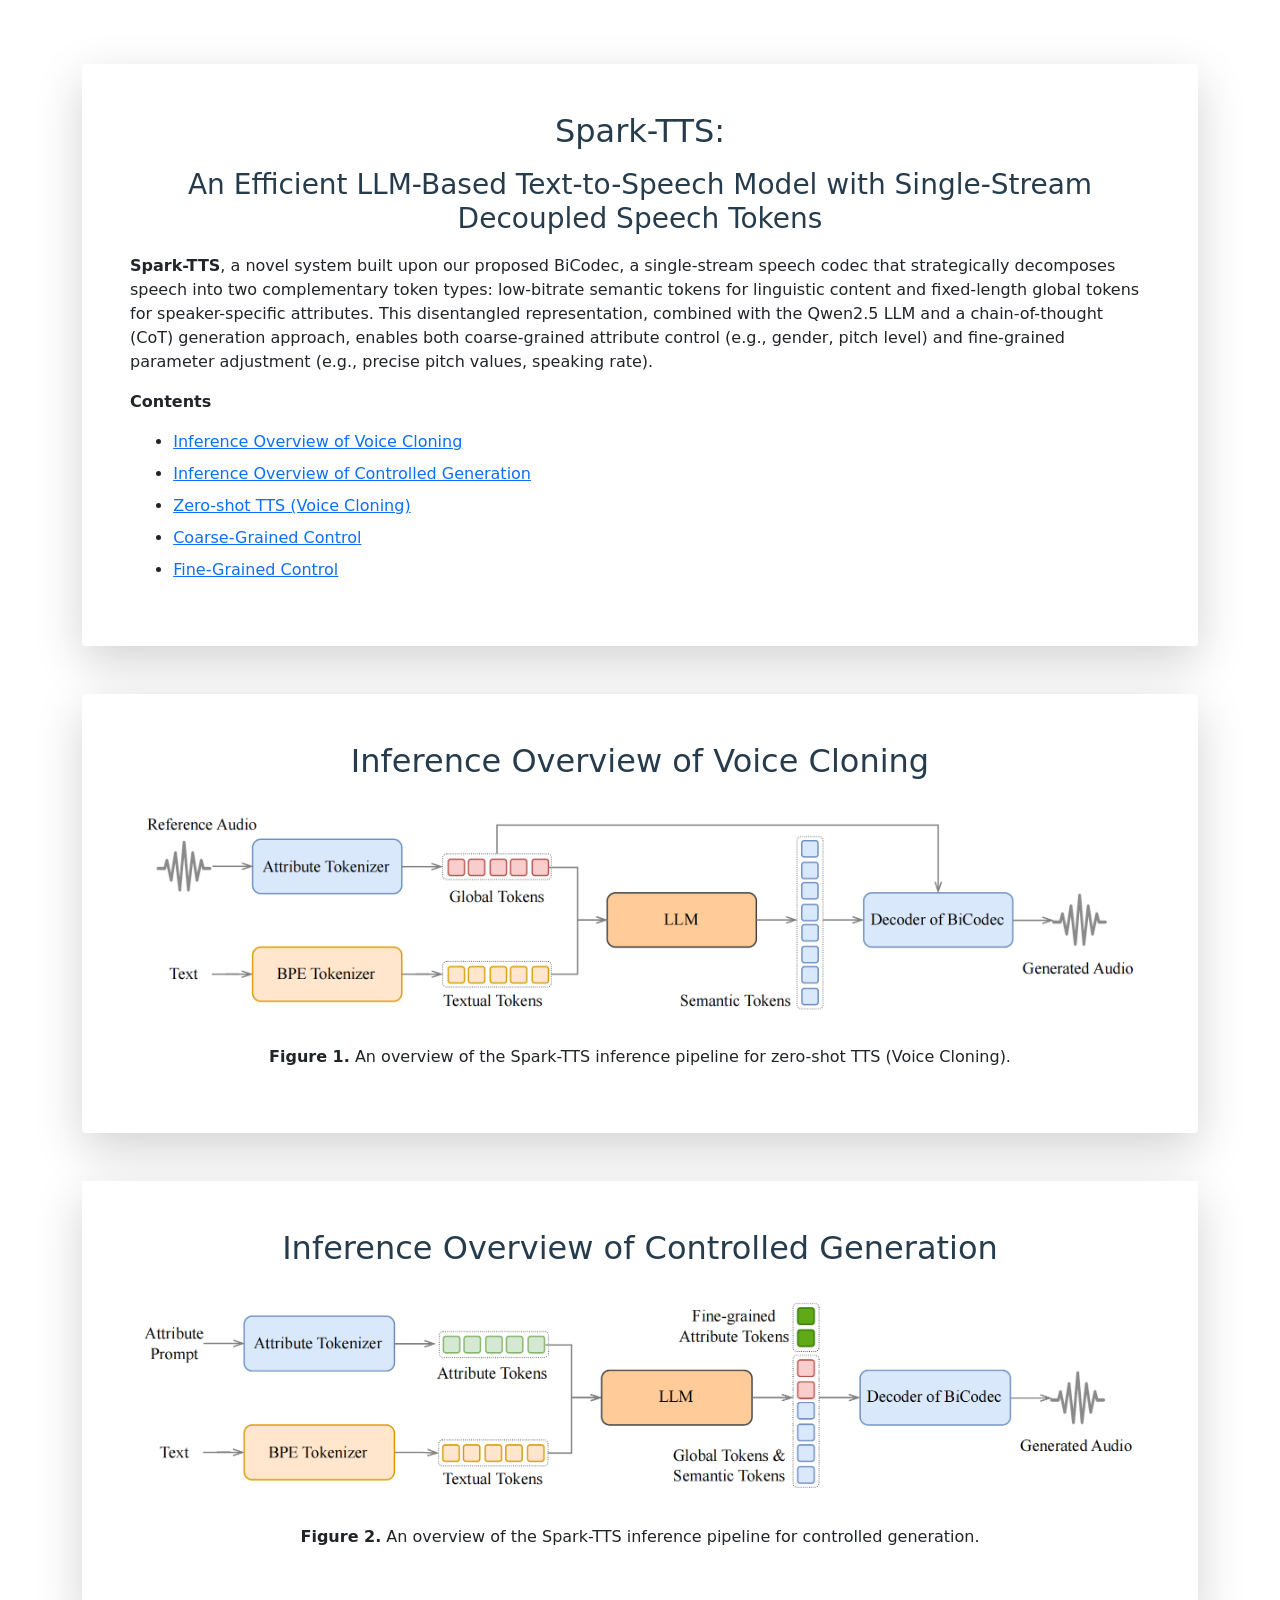
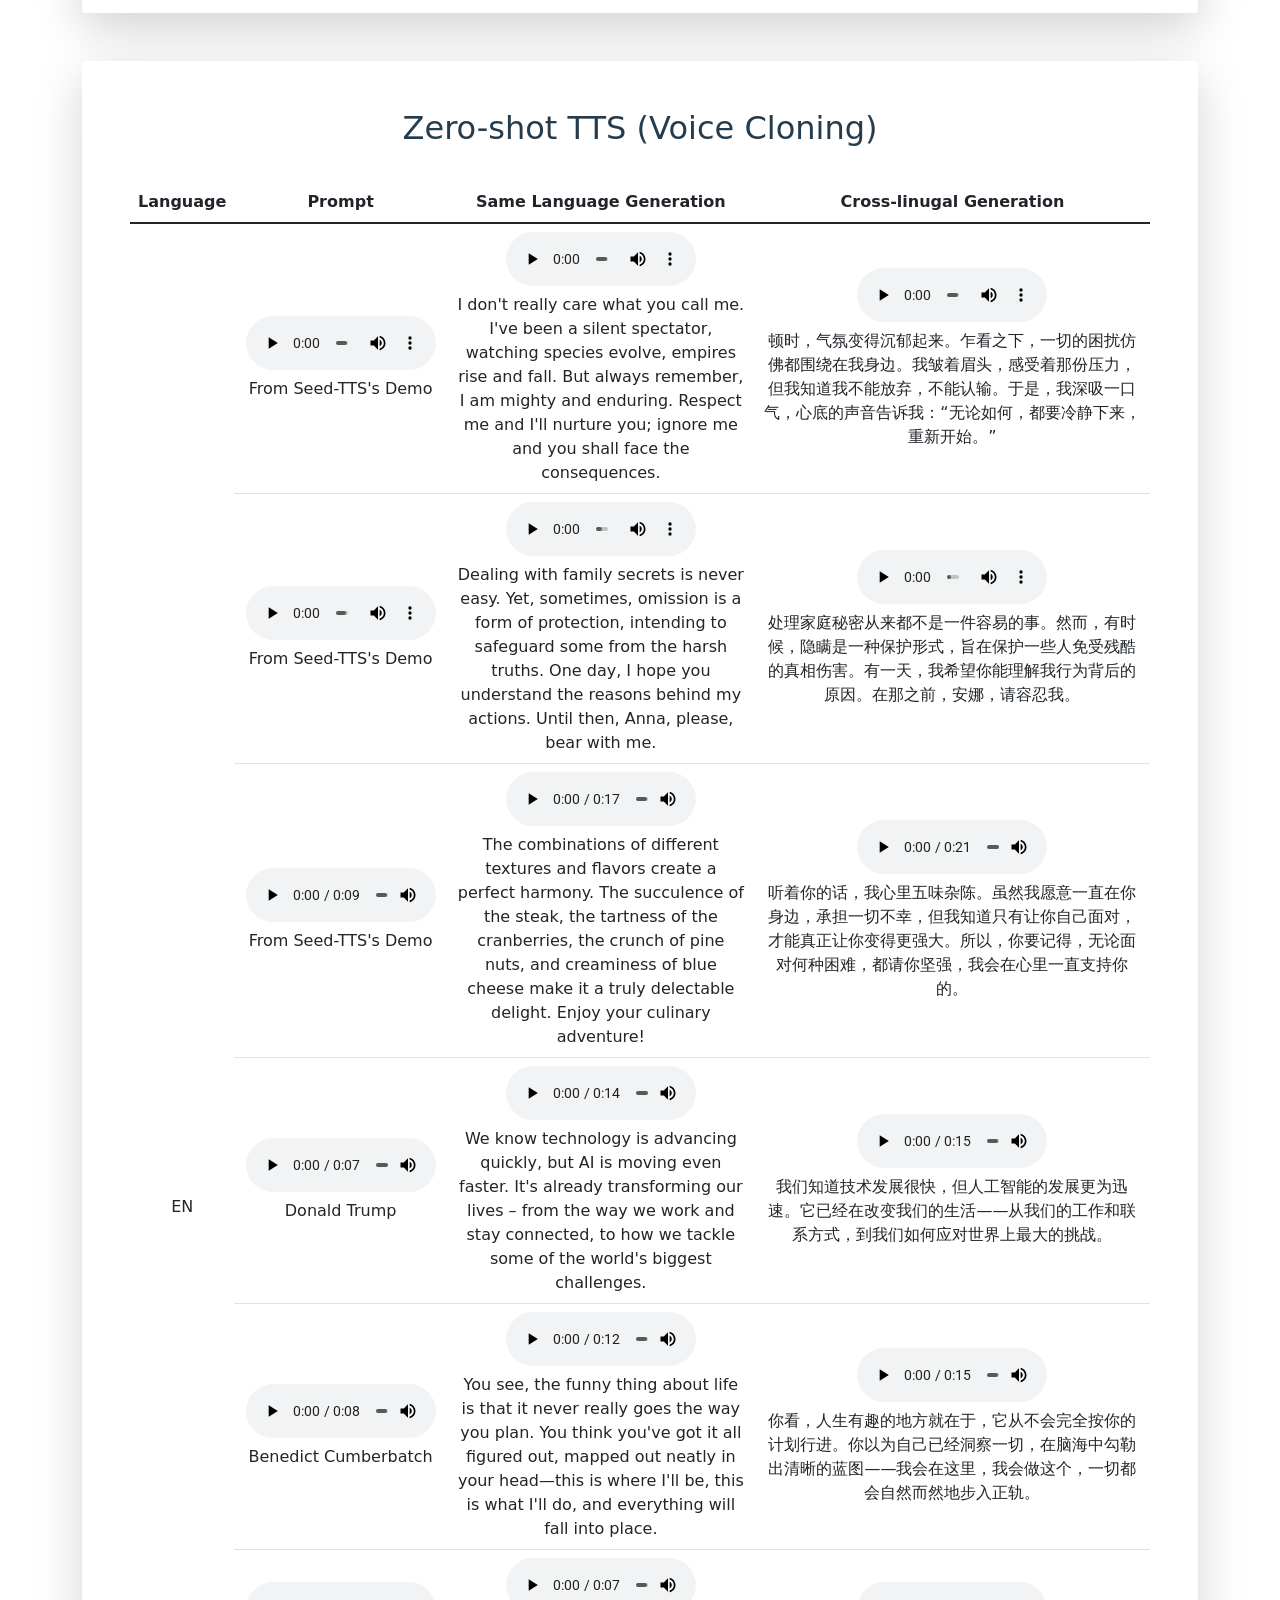
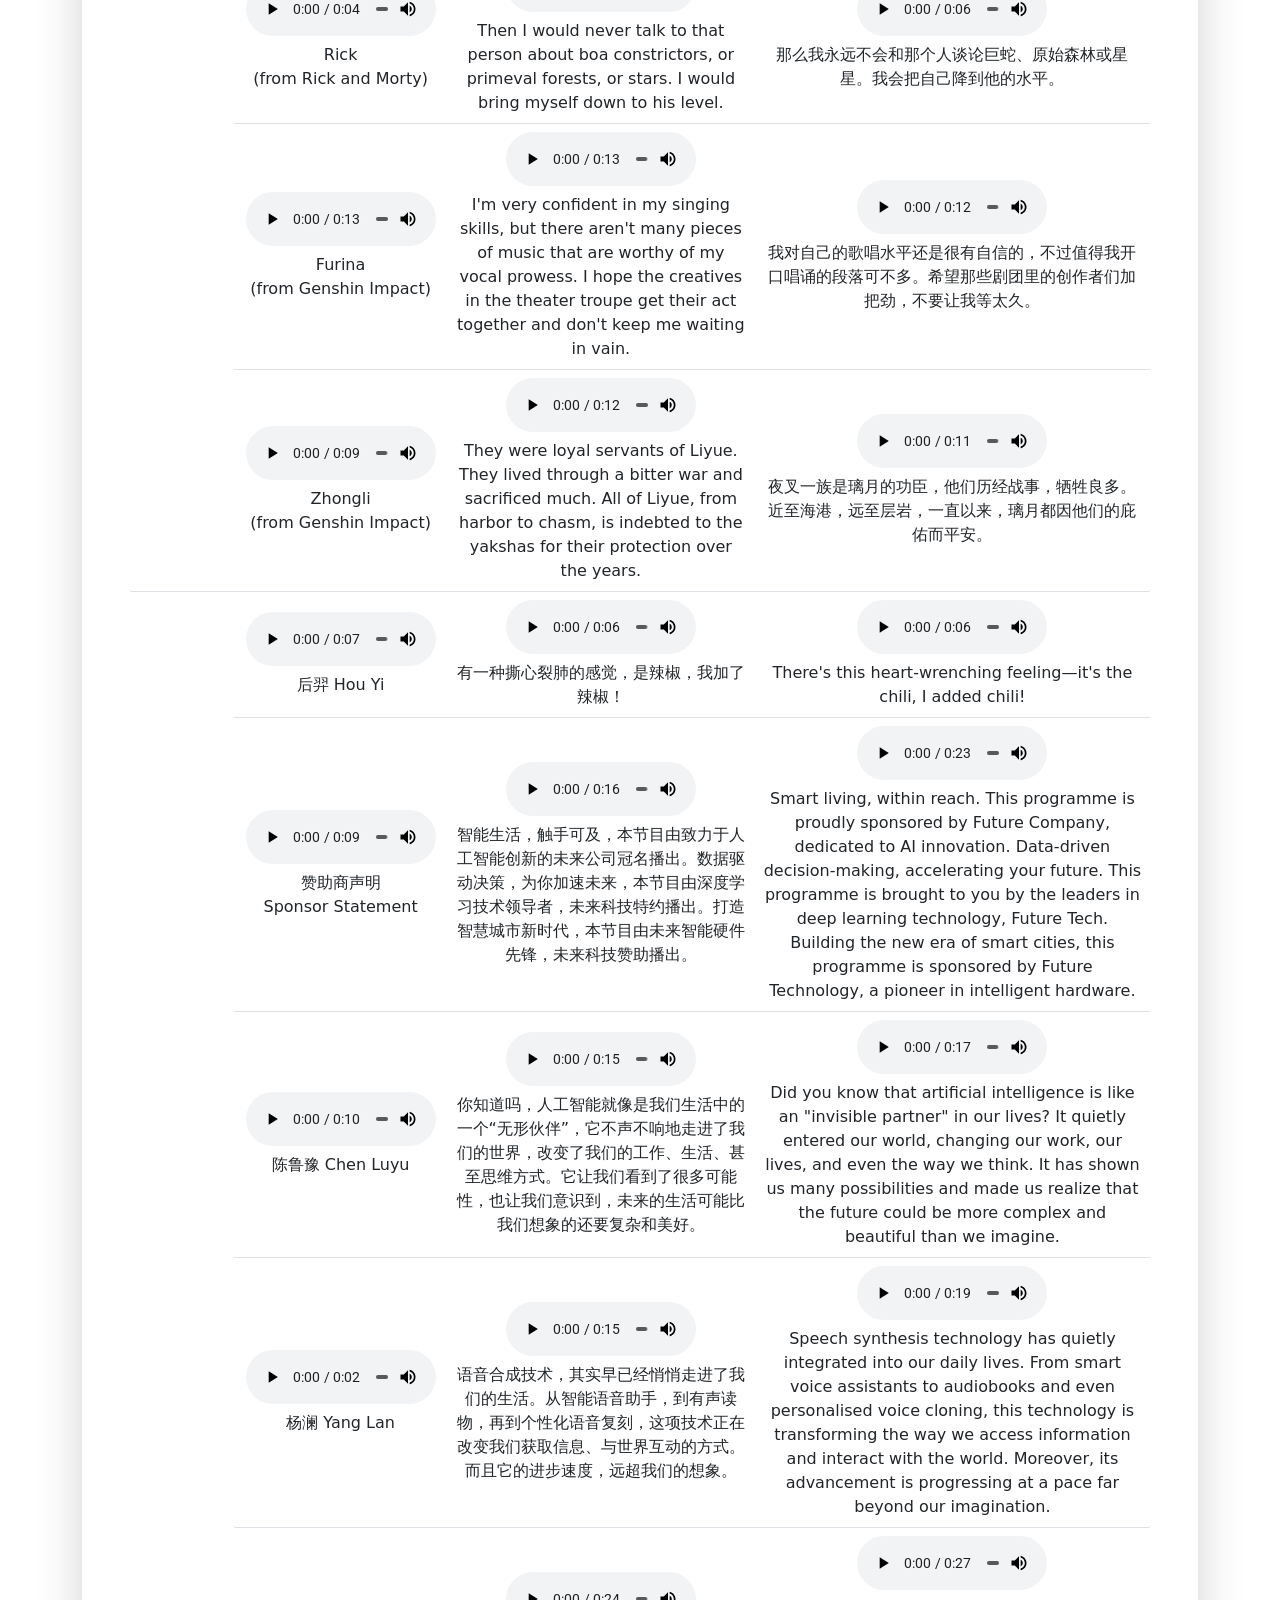
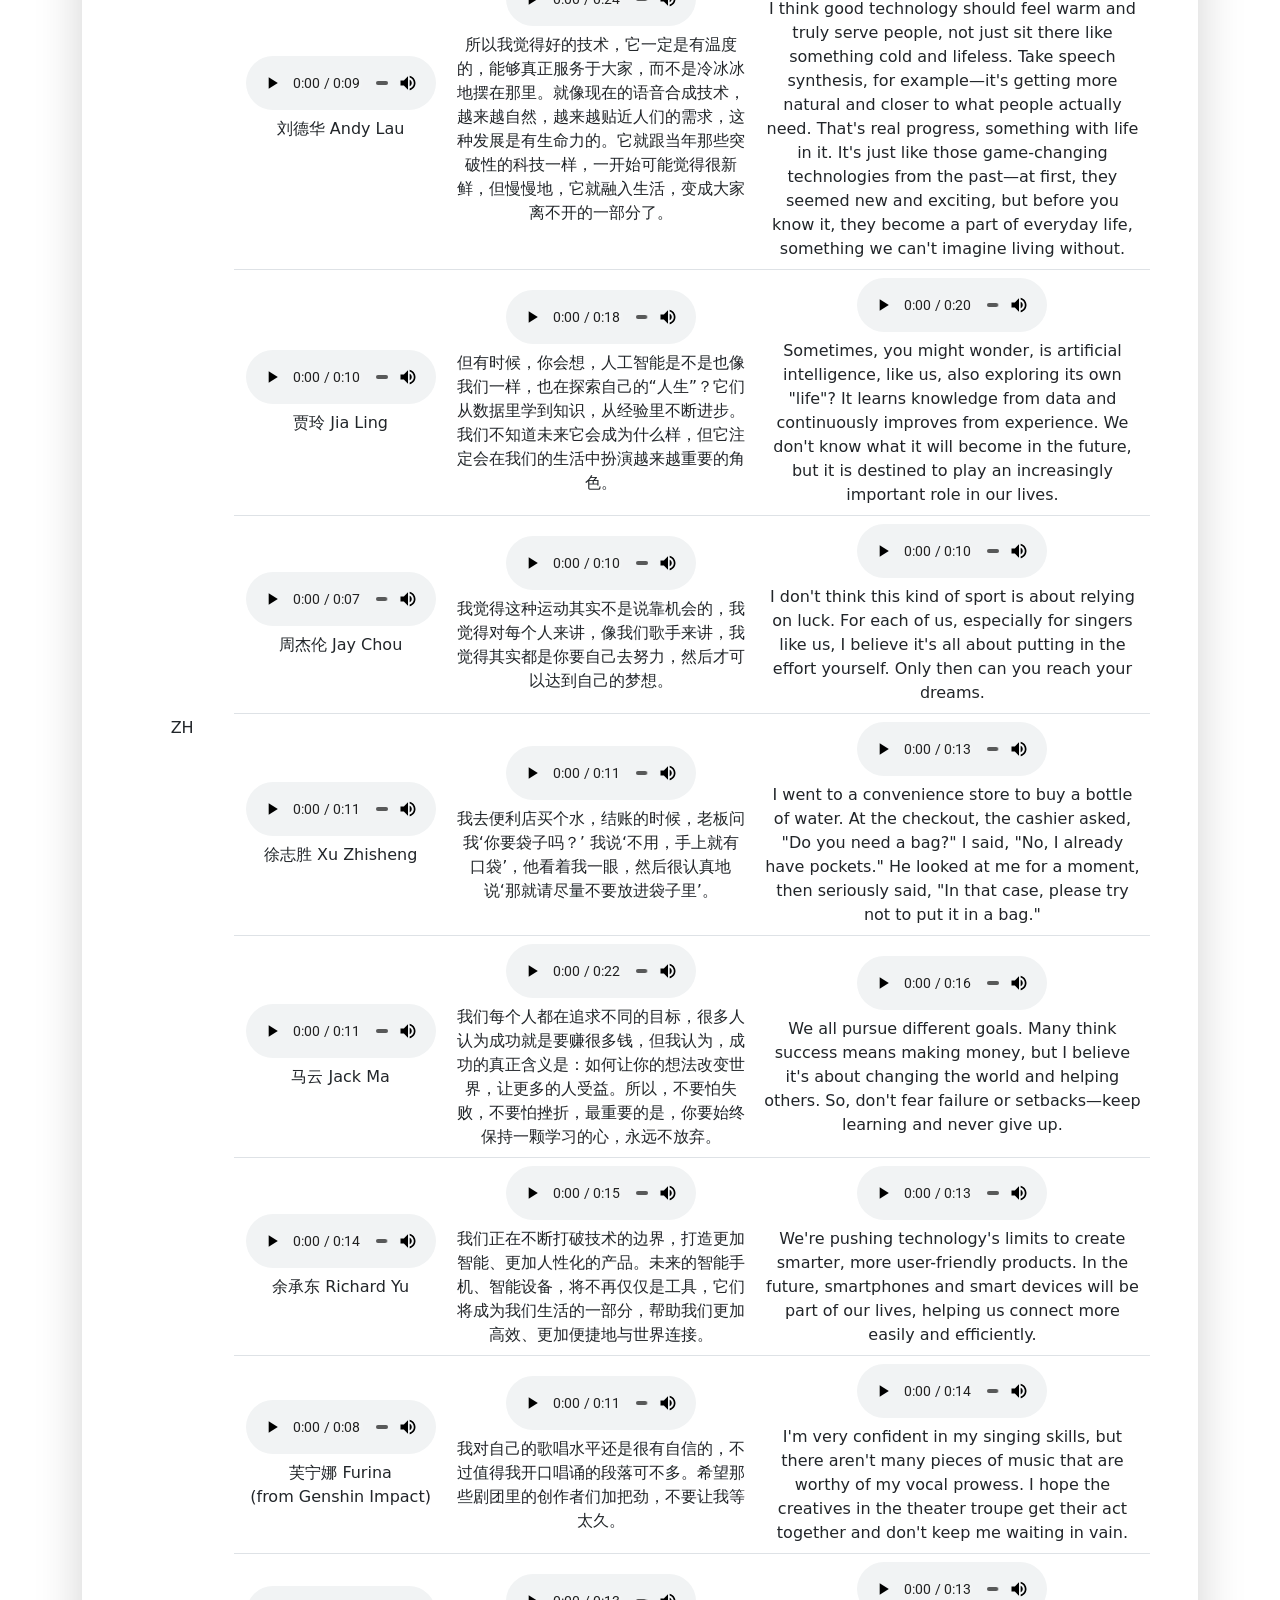
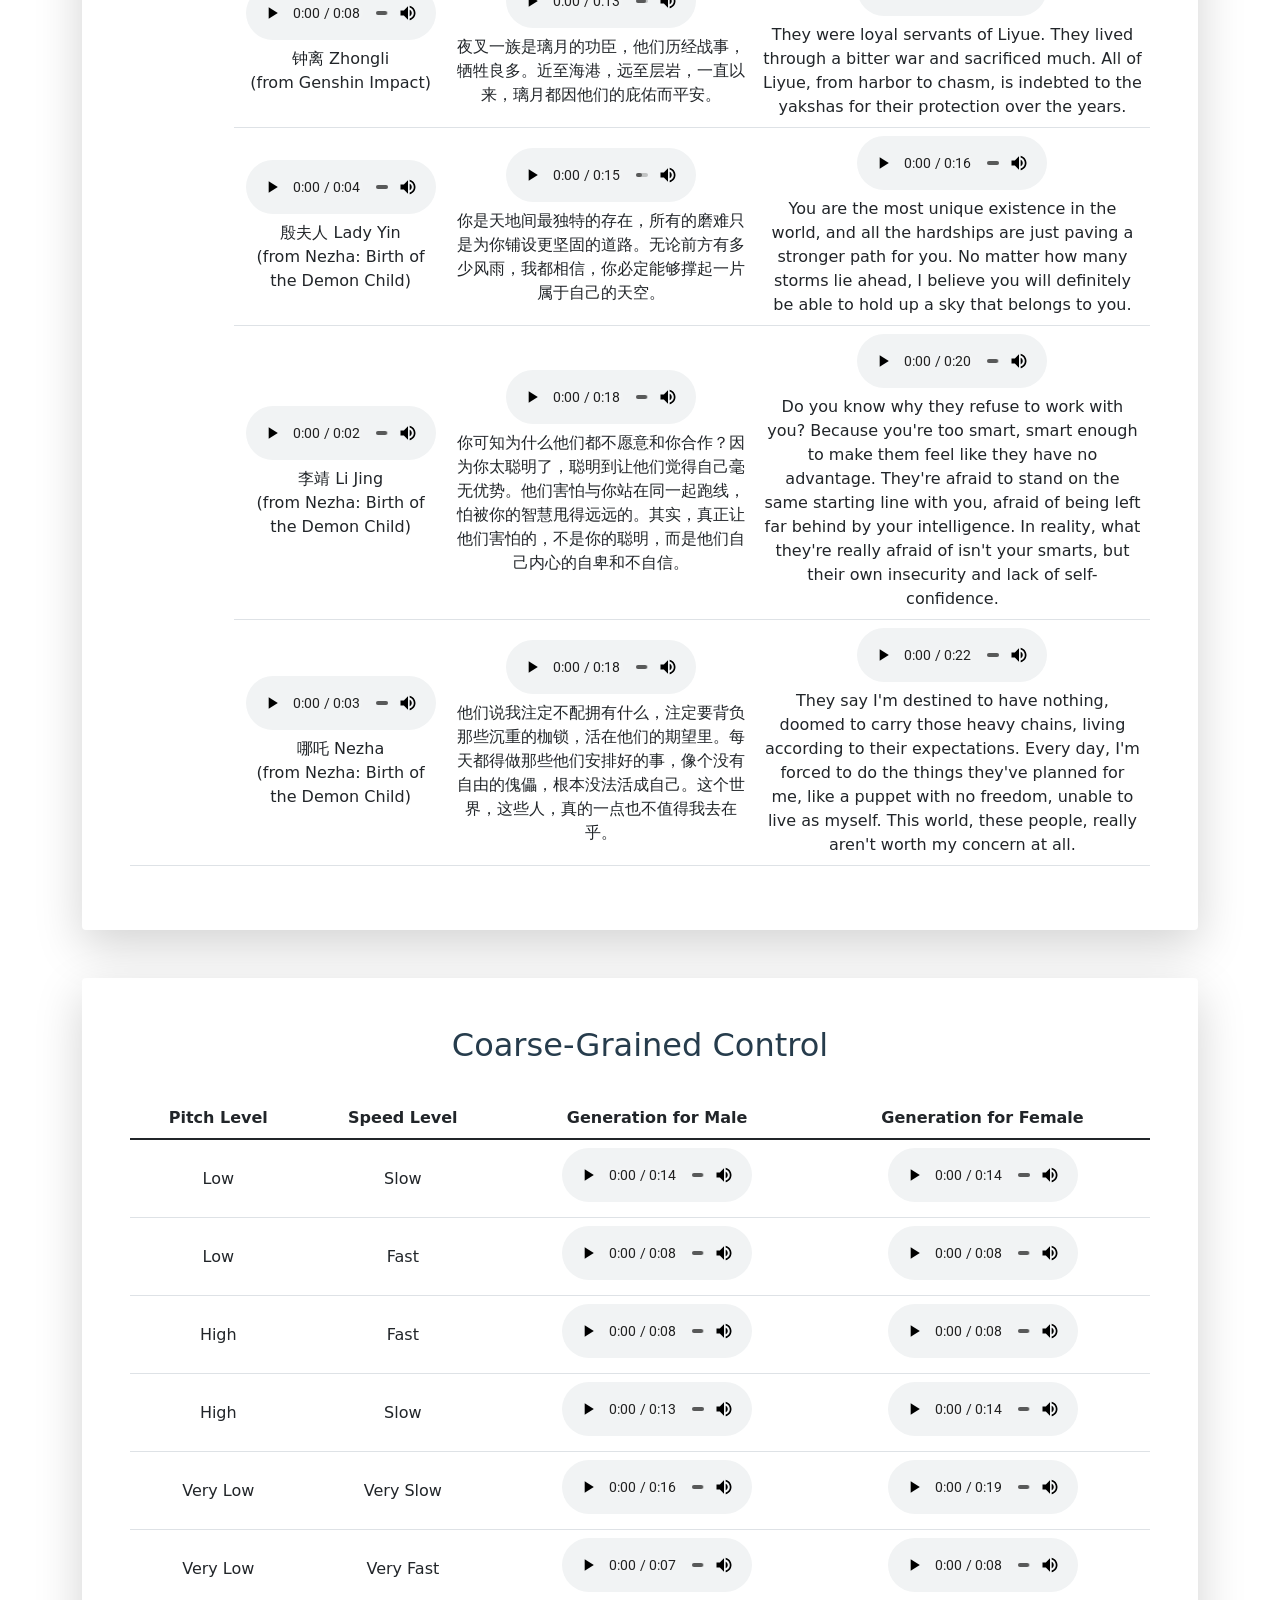
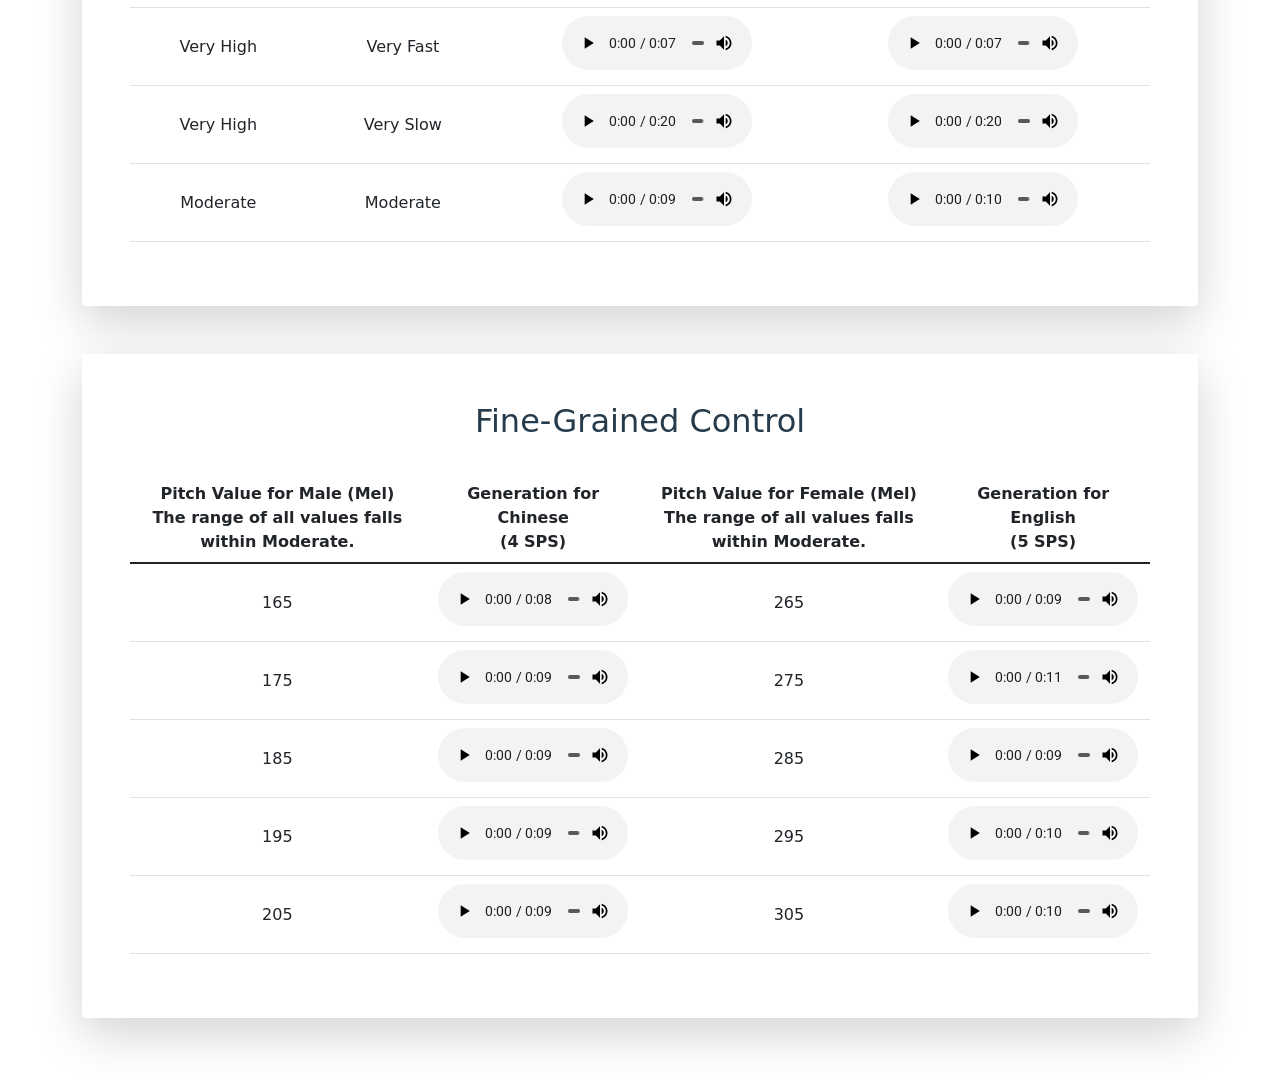
==== spark-tts/index.html @ 89d46bfa "init" ====
<!DOCTYPE html>
<html>

<head>
	<meta charset="utf-8">
	<meta name="generator" content="Hugo 0.88.1" />
	<meta name="viewport" content="width=device-width, initial-scale=1">
	<link href="https://fonts.googleapis.com/css?family=Roboto:300,400,700" rel="stylesheet" type="text/css">
	<link rel="stylesheet" href=""https://cdnjs.cloudflare.com/ajax/libs/highlight.js/8.4/styles/github.min.css">
	<link rel="stylesheet" href="css/custom.css">
	<link rel="stylesheet" href="css/normalize.css">

	<title>Spark-TTS</title>
	<link href="css/bootstrap.min.css" rel="stylesheet">

</head>


<body data-new-gr-c-s-check-loaded="14.1091.0" data-gr-ext-installed="">

<div class="container" >
<header role="banner">
</header>
<main role="main">
<article itemscope itemtype="https://schema.org/BlogPosting">

<div class="container pt-5 mt-5 shadow-lg p-5 mb-5 bg-white rounded">
	<div class="text-center">
	<h2>Spark-TTS: </h2>
      <h3>An Efficient LLM-Based Text-to-Speech Model with Single-Stream Decoupled Speech Tokens</h3>
      <!-- [<a href="https://arxiv.org/abs/2406.02430">Paper</a>] -->
		<!-- [<a href="https://arxiv.org/abs/2303.03926">Paper</a>] -->
		<!-- [<a href="https://arxiv.org/abs/2306.02982">Paper</a>] -->

        <!-- <p class="fst-italic mb-0">
        	<br>
          Spark-TTS
      <p></p>
        </p>
        <p><b>SparkAudio</b></p> -->
	</div>

	<p>
		<strong>Spark-TTS</strong>, a novel system built upon our proposed BiCodec, a single-stream speech codec that strategically decomposes speech into two complementary token types: low-bitrate semantic tokens for linguistic content and fixed-length global tokens for speaker-specific attributes. This disentangled representation, combined with the Qwen2.5 LLM and a chain-of-thought (CoT) generation approach, enables both coarse-grained attribute control (e.g., gender, pitch level) and fine-grained parameter adjustment (e.g., precise pitch values, speaking rate).
	</p>

	<p>
	<b>Contents</b>
      <ul>
		<li><a href="#zero-shot-inference">Inference Overview of Voice Cloning</a></li>
		<li><a href="#controlled-generation-inference">Inference Overview of Controlled Generation</a></li>
        <li><a href="#zero-shot-TTS-samples">Zero-shot TTS (Voice Cloning)</a></li>
        <li><a href="#coarse-grained_control">Coarse-Grained Control</a></li>
		<li><a href="#fine-grained_control">Fine-Grained Control</a></li>
        
      </ul>
	</p>

	
</div>


<div class="container pt-5 mt-5 shadow-lg p-5 mb-5 bg-white rounded">		
	<h2 id="zero-shot-inference" style="text-align: center;">Inference Overview of Voice Cloning</h2>
	<body>
	<p style="text-align: center;">
		<img src="figures/infer_voice_cloning.png" height="400" width="1000">
	</p>
	</body>
		<p style="text-align: center;" >
			<b>Figure 1.</b> An overview of the Spark-TTS inference pipeline for zero-shot TTS (Voice Cloning).
		</p>
</div>


<div class="container pt-5 mt-5 shadow-lg p-5 mb-5 bg-white rounded">		
	<h2 id="controlled-generation-inference" style="text-align: center;">Inference Overview of Controlled Generation</h2>
	<body>
	<p style="text-align: center;">
		<img src="figures/infer_control.png" height="400" width="1000">
	</p>
	</body>
		<p style="text-align: center;" >
			<b>Figure 2.</b> An overview of the Spark-TTS inference pipeline for controlled generation.
		</p>
</div>




<div class="container pt-5 mt-5 shadow-lg p-5 mb-5 bg-white rounded">
	<h2 id="zero-shot-TTS-samples" style="text-align: center;">Zero-shot TTS (Voice Cloning)</h2>
		<div class="table-responsive pt-3">
			<table class="table table-hover pt-2">
				<thead>
				<tr>
				<th style="vertical-align : middle;text-align: center">Language </th>
				<th style="vertical-align : middle;text-align: center">Prompt </th>
				<th style="vertical-align : middle;text-align: center">Same Language Generation</th>
				<th style="vertical-align : middle;text-align: center">Cross-linugal Generation</th>
				</tr>
				</thead>
				<tbody>
					<tr>
						<td style="vertical-align : middle;text-align:center;" rowspan="8">EN</td>
						<td style="vertical-align : middle;text-align:center;"><audio controls="controls" style="width: 190px;"><source src="audios/zero-shot/seedtts-01/seedtts-01_promptvn.wav" autoplay/>Your browser does not support the audio element.</audio><br>From Seed-TTS's Demo</td>
						<td style="vertical-align : middle;text-align:center;"><audio controls="controls" style="width: 190px;"><source src="audios/zero-shot/seedtts-01/seedtts-01_en.wav" autoplay/>Your browser does not support the audio element.</audio><br>I don't really care what you call me. I've been a silent spectator, watching species evolve, empires rise and fall. But always remember, I am mighty and enduring. Respect me and I'll nurture you; ignore me and you shall face the consequences.</td>
						<td style="vertical-align : middle;text-align:center;"><audio controls="controls" style="width: 190px;"><source src="audios/zero-shot/seedtts-01/seedtts-01_zh.wav" autoplay/>Your browser does not support the audio element.</audio><br>顿时，气氛变得沉郁起来。乍看之下，一切的困扰仿佛都围绕在我身边。我皱着眉头，感受着那份压力，但我知道我不能放弃，不能认输。于是，我深吸一口气，心底的声音告诉我：“无论如何，都要冷静下来，重新开始。”</td>
					</tr>
					<tr>
						<td style="vertical-align : middle;text-align:center;"><audio controls="controls" style="width: 190px;"><source src="audios/zero-shot/seedtts-02/seedtts-02_promptvn.wav" autoplay/>Your browser does not support the audio element.</audio><br>From Seed-TTS's Demo</td>
						<td style="vertical-align : middle;text-align:center;"><audio controls="controls" style="width: 190px;"><source src="audios/zero-shot/seedtts-02/seedtts-02_en.wav" autoplay/>Your browser does not support the audio element.</audio><br>Dealing with family secrets is never easy. Yet, sometimes, omission is a form of protection, intending to safeguard some from the harsh truths. One day, I hope you understand the reasons behind my actions. Until then, Anna, please, bear with me.</td>
						<td style="vertical-align : middle;text-align:center;"><audio controls="controls" style="width: 190px;"><source src="audios/zero-shot/seedtts-02/seedtts-02_zh.wav" autoplay/>Your browser does not support the audio element.</audio><br>处理家庭秘密从来都不是一件容易的事。然而，有时候，隐瞒是一种保护形式，旨在保护一些人免受残酷的真相伤害。有一天，我希望你能理解我行为背后的原因。在那之前，安娜，请容忍我。</td>
					</tr>
					<tr>
						<td style="vertical-align : middle;text-align:center;"><audio controls="controls" style="width: 190px;"><source src="audios/zero-shot/seedtts-03/seedtts-03_promptvn.wav" autoplay/>Your browser does not support the audio element.</audio><br>From Seed-TTS's Demo</td>
						<td style="vertical-align : middle;text-align:center;"><audio controls="controls" style="width: 190px;"><source src="audios/zero-shot/seedtts-03/seedtts-03_en.wav" autoplay/>Your browser does not support the audio element.</audio><br>The combinations of different textures and flavors create a perfect harmony. The succulence of the steak, the tartness of the cranberries, the crunch of pine nuts, and creaminess of blue cheese make it a truly delectable delight. Enjoy your culinary adventure!</td>
						<td style="vertical-align : middle;text-align:center;"><audio controls="controls" style="width: 190px;"><source src="audios/zero-shot/seedtts-03/seedtts-03_zh.wav" autoplay/>Your browser does not support the audio element.</audio><br>听着你的话，我心里五味杂陈。虽然我愿意一直在你身边，承担一切不幸，但我知道只有让你自己面对，才能真正让你变得更强大。所以，你要记得，无论面对何种困难，都请你坚强，我会在心里一直支持你的。</td>
					</tr>
					<tr>
						<td style="vertical-align : middle;text-align:center;"><audio controls="controls" style="width: 190px;"><source src="audios/zero-shot/trump/trump_promptvn.wav" autoplay/>Your browser does not support the audio element.</audio><br>Donald Trump</td>
						<td style="vertical-align : middle;text-align:center;"><audio controls="controls" style="width: 190px;"><source src="audios/zero-shot/trump/trump_en.wav" autoplay/>Your browser does not support the audio element.</audio><br>We know technology is advancing quickly, but AI is moving even faster. It's already transforming our lives – from the way we work and stay connected, to how we tackle some of the world's biggest challenges.</td>
						<td style="vertical-align : middle;text-align:center;"><audio controls="controls" style="width: 190px;"><source src="audios/zero-shot/trump/trump_zh.wav" autoplay/>Your browser does not support the audio element.</audio><br>我们知道技术发展很快，但人工智能的发展更为迅速。它已经在改变我们的生活——从我们的工作和联系方式，到我们如何应对世界上最大的挑战。</td>
					</tr>
					<tr>
						<td style="vertical-align : middle;text-align:center;"><audio controls="controls" style="width: 190px;"><source src="audios/zero-shot/Benedict_Cumberbatch/Ben_promptvn.wav" autoplay/>Your browser does not support the audio element.</audio><br>Benedict Cumberbatch</td>
						<td style="vertical-align : middle;text-align:center;"><audio controls="controls" style="width: 190px;"><source src="audios/zero-shot/Benedict_Cumberbatch/Ben_en.wav" autoplay/>Your browser does not support the audio element.</audio><br>You see, the funny thing about life is that it never really goes the way you plan. You think you've got it all figured out, mapped out neatly in your head—this is where I'll be, this is what I'll do, and everything will fall into place. </td>
						<td style="vertical-align : middle;text-align:center;"><audio controls="controls" style="width: 190px;"><source src="audios/zero-shot/Benedict_Cumberbatch/Ben_zh.wav" autoplay/>Your browser does not support the audio element.</audio><br>你看，人生有趣的地方就在于，它从不会完全按你的计划行进。你以为自己已经洞察一切，在脑海中勾勒出清晰的蓝图——我会在这里，我会做这个，一切都会自然而然地步入正轨。</td>
					</tr>
					<tr>
						<td style="vertical-align : middle;text-align:center;"><audio controls="controls" style="width: 190px;"><source src="audios/zero-shot/rick/rick_promptvn.wav" autoplay/>Your browser does not support the audio element.</audio><br>Rick<br>(from Rick and Morty)</td>
						<td style="vertical-align : middle;text-align:center;"><audio controls="controls" style="width: 190px;"><source src="audios/zero-shot/rick/rick_en.wav" autoplay/>Your browser does not support the audio element.</audio><br>Then I would never talk to that person about boa constrictors, or primeval forests, or stars. I would bring myself down to his level.</td>
						<td style="vertical-align : middle;text-align:center;"><audio controls="controls" style="width: 190px;"><source src="audios/zero-shot/rick/rick_zh.wav" autoplay/>Your browser does not support the audio element.</audio><br>那么我永远不会和那个人谈论巨蛇、原始森林或星星。我会把自己降到他的水平。</td>
					</tr>
					<tr>
						<td style="vertical-align : middle;text-align:center;"><audio controls="controls" style="width: 190px;"><source src="audios/zero-shot/furina/furina_promptvn.wav" autoplay/>Your browser does not support the audio element.</audio><br>Furina<br>(from Genshin Impact)</td>
						<td style="vertical-align : middle;text-align:center;"><audio controls="controls" style="width: 190px;"><source src="audios/zero-shot/furina/furina_en.wav" autoplay/>Your browser does not support the audio element.</audio><br>I'm very confident in my singing skills, but there aren't many pieces of music that are worthy of my vocal prowess. I hope the creatives in the theater troupe get their act together and don't keep me waiting in vain.</td>
						<td style="vertical-align : middle;text-align:center;"><audio controls="controls" style="width: 190px;"><source src="audios/zero-shot/furina/furina_zh0.wav" autoplay/>Your browser does not support the audio element.</audio><br>我对自己的歌唱水平还是很有自信的，不过值得我开口唱诵的段落可不多。希望那些剧团里的创作者们加把劲，不要让我等太久。</td>
					</tr>
					<tr>
						<td style="vertical-align : middle;text-align:center;"><audio controls="controls" style="width: 190px;"><source src="audios/zero-shot/zhongli/zhongli_promptvn.wav" autoplay/>Your browser does not support the audio element.</audio><br>Zhongli<br>(from Genshin Impact)</td>
						<td style="vertical-align : middle;text-align:center;"><audio controls="controls" style="width: 190px;"><source src="audios/zero-shot/zhongli/zhongli_en.wav" autoplay/>Your browser does not support the audio element.</audio><br>They were loyal servants of Liyue. They lived through a bitter war and sacrificed much. All of Liyue, from harbor to chasm, is indebted to the yakshas for their protection over the years.</td>
						<td style="vertical-align : middle;text-align:center;"><audio controls="controls" style="width: 190px;"><source src="audios/zero-shot/zhongli/zhongli_zh.wav" autoplay/>Your browser does not support the audio element.</audio><br>夜叉一族是璃月的功臣，他们历经战事，牺牲良多。近至海港，远至层岩，一直以来，璃月都因他们的庇佑而平安。</td>
					</tr>
					
					<tr>
						<td style="vertical-align : middle;text-align:center;" rowspan="16">ZH</td>
						<td style="vertical-align : middle;text-align:center;"><audio controls="controls" style="width: 190px;"><source src="audios/zero-shot/houyi/houyi_promptvn.wav" autoplay/>Your browser does not support the audio element.</audio>后羿 Hou Yi</td>
						<td style="vertical-align : middle;text-align:center;"><audio controls="controls" style="width: 190px;"><source src="audios/zero-shot/houyi/houyi_zh.wav" autoplay/>Your browser does not support the audio element.</audio><br>有一种撕心裂肺的感觉，是辣椒，我加了辣椒！</td>
						<td style="vertical-align : middle;text-align:center;"><audio controls="controls" style="width: 190px;"><source src="audios/zero-shot/houyi/houyi_en.wav" autoplay/>Your browser does not support the audio element.</audio><br>There's this heart-wrenching feeling—it's the chili, I added chili!</td>
					</tr>
					<tr>
						<td style="vertical-align : middle;text-align:center;"><audio controls="controls" style="width: 190px;"><source src="audios/zero-shot/广告口播/ad_promptvn.wav" autoplay/>Your browser does not support the audio element.</audio><br>赞助商声明<br>Sponsor Statement</td>
						<td style="vertical-align : middle;text-align:center;"><audio controls="controls" style="width: 190px;"><source src="audios/zero-shot/广告口播/ad_zh.wav" autoplay/>Your browser does not support the audio element.</audio><br>智能生活，触手可及，本节目由致力于人工智能创新的未来公司冠名播出。数据驱动决策，为你加速未来，本节目由深度学习技术领导者，未来科技特约播出。打造智慧城市新时代，本节目由未来智能硬件先锋，未来科技赞助播出。</td>
						<td style="vertical-align : middle;text-align:center;"><audio controls="controls" style="width: 190px;"><source src="audios/zero-shot/广告口播/ad_en.wav" autoplay/>Your browser does not support the audio element.</audio><br>Smart living, within reach. This programme is proudly sponsored by Future Company, dedicated to AI innovation. Data-driven decision-making, accelerating your future. This programme is brought to you by the leaders in deep learning technology, Future Tech. Building the new era of smart cities, this programme is sponsored by Future Technology, a pioneer in intelligent hardware.</td>
					</tr>
					<tr>
						<td style="vertical-align : middle;text-align:center;"><audio controls="controls" style="width: 190px;"><source src="audios/zero-shot/鲁豫/luyu_promptvn.wav" autoplay/>Your browser does not support the audio element.</audio><br>陈鲁豫 Chen Luyu</td>
						<td style="vertical-align : middle;text-align:center;"><audio controls="controls" style="width: 190px;"><source src="audios/zero-shot/鲁豫/luyu_zh.wav" autoplay/>Your browser does not support the audio element.</audio><br>你知道吗，人工智能就像是我们生活中的一个“无形伙伴”，它不声不响地走进了我们的世界，改变了我们的工作、生活、甚至思维方式。它让我们看到了很多可能性，也让我们意识到，未来的生活可能比我们想象的还要复杂和美好。</td>
						<td style="vertical-align : middle;text-align:center;"><audio controls="controls" style="width: 190px;"><source src="audios/zero-shot/鲁豫/luyu_en.wav" autoplay/>Your browser does not support the audio element.</audio><br>Did you know that artificial intelligence is like an "invisible partner" in our lives? It quietly entered our world, changing our work, our lives, and even the way we think. It has shown us many possibilities and made us realize that the future could be more complex and beautiful than we imagine.</td>
					</tr>
					<tr>
						<td style="vertical-align : middle;text-align:center;"><audio controls="controls" style="width: 190px;"><source src="audios/zero-shot/杨澜/yanglan_promptvn.wav" autoplay/>Your browser does not support the audio element.</audio><br>杨澜 Yang Lan</td>
						<td style="vertical-align : middle;text-align:center;"><audio controls="controls" style="width: 190px;"><source src="audios/zero-shot/杨澜/yanglan_zh.wav" autoplay/>Your browser does not support the audio element.</audio><br>语音合成技术，其实早已经悄悄走进了我们的生活。从智能语音助手，到有声读物，再到个性化语音复刻，这项技术正在改变我们获取信息、与世界互动的方式。而且它的进步速度，远超我们的想象。</td>
						<td style="vertical-align : middle;text-align:center;"><audio controls="controls" style="width: 190px;"><source src="audios/zero-shot/杨澜/yanglang_en.wav" autoplay/>Your browser does not support the audio element.</audio><br>Speech synthesis technology has quietly integrated into our daily lives. From smart voice assistants to audiobooks and even personalised voice cloning, this technology is transforming the way we access information and interact with the world. Moreover, its advancement is progressing at a pace far beyond our imagination.</td>
					</tr>
					<tr>
						<td style="vertical-align : middle;text-align:center;"><audio controls="controls" style="width: 190px;"><source src="audios/zero-shot/刘德华/dehua_promptvn.wav" autoplay/>Your browser does not support the audio element.</audio><br>刘德华 Andy Lau</td>
						<td style="vertical-align : middle;text-align:center;"><audio controls="controls" style="width: 190px;"><source src="audios/zero-shot/刘德华/dehua_zh.wav" autoplay/>Your browser does not support the audio element.</audio><br>所以我觉得好的技术，它一定是有温度的，能够真正服务于大家，而不是冷冰冰地摆在那里。就像现在的语音合成技术，越来越自然，越来越贴近人们的需求，这种发展是有生命力的。它就跟当年那些突破性的科技一样，一开始可能觉得很新鲜，但慢慢地，它就融入生活，变成大家离不开的一部分了。</td>
						<td style="vertical-align : middle;text-align:center;"><audio controls="controls" style="width: 190px;"><source src="audios/zero-shot/刘德华/dehua_en.wav" autoplay/>Your browser does not support the audio element.</audio><br>I think good technology should feel warm and truly serve people, not just sit there like something cold and lifeless. Take speech synthesis, for example—it's getting more natural and closer to what people actually need. That's real progress, something with life in it. It's just like those game-changing technologies from the past—at first, they seemed new and exciting, but before you know it, they become a part of everyday life, something we can't imagine living without.</td>
					</tr>
					<tr>
						<td style="vertical-align : middle;text-align:center;"><audio controls="controls" style="width: 190px;"><source src="audios/zero-shot/贾玲/jialing_promptvn.wav" autoplay/>Your browser does not support the audio element.</audio><br>贾玲 Jia Ling</td>
						<td style="vertical-align : middle;text-align:center;"><audio controls="controls" style="width: 190px;"><source src="audios/zero-shot/贾玲/jialing_zh.wav" autoplay/>Your browser does not support the audio element.</audio><br>但有时候，你会想，人工智能是不是也像我们一样，也在探索自己的“人生”？它们从数据里学到知识，从经验里不断进步。我们不知道未来它会成为什么样，但它注定会在我们的生活中扮演越来越重要的角色。</td>
						<td style="vertical-align : middle;text-align:center;"><audio controls="controls" style="width: 190px;"><source src="audios/zero-shot/贾玲/jialing_en.wav" autoplay/>Your browser does not support the audio element.</audio><br>Sometimes, you might wonder, is artificial intelligence, like us, also exploring its own "life"? It learns knowledge from data and continuously improves from experience. We don't know what it will become in the future, but it is destined to play an increasingly important role in our lives.</td>
					</tr>
					<tr>
						<td style="vertical-align : middle;text-align:center;"><audio controls="controls" style="width: 190px;"><source src="audios/zero-shot/周杰伦/jay_promptvn.wav" autoplay/>Your browser does not support the audio element.</audio><br>周杰伦 Jay Chou</td>
						<td style="vertical-align : middle;text-align:center;"><audio controls="controls" style="width: 190px;"><source src="audios/zero-shot/周杰伦/jay_zh.wav" autoplay/>Your browser does not support the audio element.</audio><br>我觉得这种运动其实不是说靠机会的，我觉得对每个人来讲，像我们歌手来讲，我觉得其实都是你要自己去努力，然后才可以达到自己的梦想。</td>
						<td style="vertical-align : middle;text-align:center;"><audio controls="controls" style="width: 190px;"><source src="audios/zero-shot/周杰伦/jay_en.wav" autoplay/>Your browser does not support the audio element.</audio><br>I don't think this kind of sport is about relying on luck. For each of us, especially for singers like us, I believe it's all about putting in the effort yourself. Only then can you reach your dreams.</td>
					</tr>
					<tr>
						<td style="vertical-align : middle;text-align:center;"><audio controls="controls" style="width: 190px;"><source src="audios/zero-shot/徐志胜/zhisheng_promptvn.wav" autoplay/>Your browser does not support the audio element.</audio><br>徐志胜 Xu Zhisheng</td>
						<td style="vertical-align : middle;text-align:center;"><audio controls="controls" style="width: 190px;"><source src="audios/zero-shot/徐志胜/zhisheng_zh.wav" autoplay/>Your browser does not support the audio element.</audio><br>我去便利店买个水，结账的时候，老板问我‘你要袋子吗？’ 我说‘不用，手上就有口袋’，他看着我一眼，然后很认真地说‘那就请尽量不要放进袋子里’。</td>
						<td style="vertical-align : middle;text-align:center;"><audio controls="controls" style="width: 190px;"><source src="audios/zero-shot/徐志胜/zhisheng_en.wav" autoplay/>Your browser does not support the audio element.</audio><br>I went to a convenience store to buy a bottle of water. At the checkout, the cashier asked, "Do you need a bag?" I said, "No, I already have pockets." He looked at me for a moment, then seriously said, "In that case, please try not to put it in a bag."</td>
					</tr>
					<tr>
						<td style="vertical-align : middle;text-align:center;"><audio controls="controls" style="width: 190px;"><source src="audios/zero-shot/马云/mayun_promptvn.wav" autoplay/>Your browser does not support the audio element.</audio><br>马云 Jack Ma</td>
						<td style="vertical-align : middle;text-align:center;"><audio controls="controls" style="width: 190px;"><source src="audios/zero-shot/马云/mayun_zh.wav" autoplay/>Your browser does not support the audio element.</audio><br>我们每个人都在追求不同的目标，很多人认为成功就是要赚很多钱，但我认为，成功的真正含义是：如何让你的想法改变世界，让更多的人受益。所以，不要怕失败，不要怕挫折，最重要的是，你要始终保持一颗学习的心，永远不放弃。</td>
						<td style="vertical-align : middle;text-align:center;"><audio controls="controls" style="width: 190px;"><source src="audios/zero-shot/马云/mayun_en.wav" autoplay/>Your browser does not support the audio element.</audio><br>We all pursue different goals. Many think success means making money, but I believe it's about changing the world and helping others. So, don't fear failure or setbacks—keep learning and never give up.</td>
					</tr>
					<tr>
						<td style="vertical-align : middle;text-align:center;"><audio controls="controls" style="width: 190px;"><source src="audios/zero-shot/余承东/yuchengdong_promptvn.wav" autoplay/>Your browser does not support the audio element.</audio><br>余承东 Richard Yu</td>
						<td style="vertical-align : middle;text-align:center;"><audio controls="controls" style="width: 190px;"><source src="audios/zero-shot/余承东/yuchengdong_zh.wav" autoplay/>Your browser does not support the audio element.</audio><br>我们正在不断打破技术的边界，打造更加智能、更加人性化的产品。未来的智能手机、智能设备，将不再仅仅是工具，它们将成为我们生活的一部分，帮助我们更加高效、更加便捷地与世界连接。</td>
						<td style="vertical-align : middle;text-align:center;"><audio controls="controls" style="width: 190px;"><source src="audios/zero-shot/余承东/yuchengdong_en.wav" autoplay/>Your browser does not support the audio element.</audio><br>We're pushing technology's limits to create smarter, more user-friendly products. In the future, smartphones and smart devices will be part of our lives, helping us connect more easily and efficiently.</td>
					</tr>
					<tr>
						<td style="vertical-align : middle;text-align:center;"><audio controls="controls" style="width: 190px;"><source src="audios/zero-shot/芙宁娜/furina_promptvn.wav" autoplay/>Your browser does not support the audio element.</audio><br>芙宁娜 Furina<br>(from Genshin Impact)</td>
						<td style="vertical-align : middle;text-align:center;"><audio controls="controls" style="width: 190px;"><source src="audios/zero-shot/芙宁娜/furina_zh.wav" autoplay/>Your browser does not support the audio element.</audio><br>我对自己的歌唱水平还是很有自信的，不过值得我开口唱诵的段落可不多。希望那些剧团里的创作者们加把劲，不要让我等太久。</td>
						<td style="vertical-align : middle;text-align:center;"><audio controls="controls" style="width: 190px;"><source src="audios/zero-shot/芙宁娜/furina_en.wav" autoplay/>Your browser does not support the audio element.</audio><br>I'm very confident in my singing skills, but there aren't many pieces of music that are worthy of my vocal prowess. I hope the creatives in the theater troupe get their act together and don't keep me waiting in vain.</td>
					</tr>
					<tr>
						<td style="vertical-align : middle;text-align:center;"><audio controls="controls" style="width: 190px;"><source src="audios/zero-shot/钟离/zhongli_promptvn.wav" autoplay/>Your browser does not support the audio element.</audio><br>钟离 Zhongli<br>(from Genshin Impact)</td>
						<td style="vertical-align : middle;text-align:center;"><audio controls="controls" style="width: 190px;"><source src="audios/zero-shot/钟离/zhongli_zh.wav" autoplay/>Your browser does not support the audio element.</audio><br>夜叉一族是璃月的功臣，他们历经战事，牺牲良多。近至海港，远至层岩，一直以来，璃月都因他们的庇佑而平安。</td>
						<td style="vertical-align : middle;text-align:center;"><audio controls="controls" style="width: 190px;"><source src="audios/zero-shot/钟离/zhongli_en.wav" autoplay/>Your browser does not support the audio element.</audio><br>They were loyal servants of Liyue. They lived through a bitter war and sacrificed much. All of Liyue, from harbor to chasm, is indebted to the yakshas for their protection over the years.</td>
					</tr>
					<tr>
						<td style="vertical-align : middle;text-align:center;"><audio controls="controls" style="width: 190px;"><source src="audios/zero-shot/殷夫人/nezhai_promptvn.wav" autoplay/>Your browser does not support the audio element.</audio><br>殷夫人 Lady Yin<br>(from Nezha: Birth of the Demon Child)</td>
						<td style="vertical-align : middle;text-align:center;"><audio controls="controls" style="width: 190px;"><source src="audios/zero-shot/殷夫人/nezhai_zh.wav" autoplay/>Your browser does not support the audio element.</audio><br>你是天地间最独特的存在，所有的磨难只是为你铺设更坚固的道路。无论前方有多少风雨，我都相信，你必定能够撑起一片属于自己的天空。</td>
						<td style="vertical-align : middle;text-align:center;"><audio controls="controls" style="width: 190px;"><source src="audios/zero-shot/殷夫人/nezhai_en.wav" autoplay/>Your browser does not support the audio element.</audio><br>You are the most unique existence in the world, and all the hardships are just paving a stronger path for you. No matter how many storms lie ahead, I believe you will definitely be able to hold up a sky that belongs to you.</td>
					</tr>
					<tr>
						<td style="vertical-align : middle;text-align:center;"><audio controls="controls" style="width: 190px;"><source src="audios/zero-shot/李靖/lijing_promptvn.wav" autoplay/>Your browser does not support the audio element.</audio><br>李靖 Li Jing<br>(from Nezha: Birth of the Demon Child)</td>
						<td style="vertical-align : middle;text-align:center;"><audio controls="controls" style="width: 190px;"><source src="audios/zero-shot/李靖/lijing_zh.wav" autoplay/>Your browser does not support the audio element.</audio><br>你可知为什么他们都不愿意和你合作？因为你太聪明了，聪明到让他们觉得自己毫无优势。他们害怕与你站在同一起跑线，怕被你的智慧甩得远远的。其实，真正让他们害怕的，不是你的聪明，而是他们自己内心的自卑和不自信。</td>
						<td style="vertical-align : middle;text-align:center;"><audio controls="controls" style="width: 190px;"><source src="audios/zero-shot/李靖/lijing_en.wav" autoplay/>Your browser does not support the audio element.</audio><br>Do you know why they refuse to work with you? Because you're too smart, smart enough to make them feel like they have no advantage. They're afraid to stand on the same starting line with you, afraid of being left far behind by your intelligence. In reality, what they're really afraid of isn't your smarts, but their own insecurity and lack of self-confidence.</td>
					</tr>
					<tr>
						<td style="vertical-align : middle;text-align:center;"><audio controls="controls" style="width: 190px;"><source src="audios/zero-shot/哪吒/nezhai_promptvn.wav" autoplay/>Your browser does not support the audio element.</audio><br>哪吒 Nezha<br>(from Nezha: Birth of the Demon Child)</td>
						<td style="vertical-align : middle;text-align:center;"><audio controls="controls" style="width: 190px;"><source src="audios/zero-shot/哪吒/nezhai_zh.wav" autoplay/>Your browser does not support the audio element.</audio><br>他们说我注定不配拥有什么，注定要背负那些沉重的枷锁，活在他们的期望里。每天都得做那些他们安排好的事，像个没有自由的傀儡，根本没法活成自己。这个世界，这些人，真的一点也不值得我去在乎。</td>
						<td style="vertical-align : middle;text-align:center;"><audio controls="controls" style="width: 190px;"><source src="audios/zero-shot/哪吒/nezhai_en.wav" autoplay/>Your browser does not support the audio element.</audio><br>They say I'm destined to have nothing, doomed to carry those heavy chains, living according to their expectations. Every day, I'm forced to do the things they've planned for me, like a puppet with no freedom, unable to live as myself. This world, these people, really aren't worth my concern at all.</td>
					</tr>

				</tbody>
			</table>
		</div>
</div>



<div class="container pt-5 mt-5 shadow-lg p-5 mb-5 bg-white rounded">
	<h2 id="coarse-grained_control" style="text-align: center;">Coarse-Grained Control</h2>
		<div class="table-responsive pt-3">
			<table class="table table-hover pt-2">
				<thead>
				<tr>
				<th style="vertical-align : middle;text-align: center">Pitch Level </th>
				<th style="vertical-align : middle;text-align: center">Speed Level </th>
				<th style="vertical-align : middle;text-align: center"> Generation for Male </th>
				<th style="vertical-align : middle;text-align: center"> Generation for Female </th>
				</tr>
				</thead>
				<tbody>
					<tr>
						<td style="vertical-align : middle;text-align:center;">Low</td>
						<td style="vertical-align : middle;text-align:center;">Slow</td>
						<td style="vertical-align : middle;text-align:center;"><audio controls="controls" style="width: 190px;"><source src="audios/control/joint/male/pitch_low_speed_low_zh_male.wav" autoplay/>Your browser does not support the audio element.</audio></td>
						<td style="vertical-align : middle;text-align:center;"><audio controls="controls" style="width: 190px;"><source src="audios/control/joint/female/pitch_low_speed_low_en_female.wav" autoplay/>Your browser does not support the audio element.</audio></td>
					</tr>
					<tr>
						<td style="vertical-align : middle;text-align:center;">Low</td>
						<td style="vertical-align : middle;text-align:center;">Fast</td>
						<td style="vertical-align : middle;text-align:center;"><audio controls="controls" style="width: 190px;"><source src="audios/control/joint/male/pitch_low_speed_high_zh_male.wav" autoplay/>Your browser does not support the audio element.</audio></td>
						<td style="vertical-align : middle;text-align:center;"><audio controls="controls" style="width: 190px;"><source src="audios/control/joint/female/pitch_low_speed_high_en_female.wav" autoplay/>Your browser does not support the audio element.</audio></td>
					</tr>
					<tr>
						<td style="vertical-align : middle;text-align:center;">High</td>
						<td style="vertical-align : middle;text-align:center;">Fast</td>
						<td style="vertical-align : middle;text-align:center;"><audio controls="controls" style="width: 190px;"><source src="audios/control/joint/male/pitch_high_speed_high_zh_male.wav" autoplay/>Your browser does not support the audio element.</audio></td>
						<td style="vertical-align : middle;text-align:center;"><audio controls="controls" style="width: 190px;"><source src="audios/control/joint/female/pitch_high_speed_high_en_female.wav" autoplay/>Your browser does not support the audio element.</audio></td>
					</tr>

					<tr>
						<td style="vertical-align : middle;text-align:center;">High</td>
						<td style="vertical-align : middle;text-align:center;">Slow</td>
						<td style="vertical-align : middle;text-align:center;"><audio controls="controls" style="width: 190px;"><source src="audios/control/joint/male/pitch_high_speed_low_zh_male.wav" autoplay/>Your browser does not support the audio element.</audio></td>
						<td style="vertical-align : middle;text-align:center;"><audio controls="controls" style="width: 190px;"><source src="audios/control/joint/female/pitch_high_speed_low_en_female.wav" autoplay/>Your browser does not support the audio element.</audio></td>
					</tr>

					<tr>
						<td style="vertical-align : middle;text-align:center;">Very Low</td>
						<td style="vertical-align : middle;text-align:center;">Very Slow</td>
						<td style="vertical-align : middle;text-align:center;"><audio controls="controls" style="width: 190px;"><source src="audios/control/joint/male/pitch_very_low_speed_very_low_zh_male.wav" autoplay/>Your browser does not support the audio element.</audio></td>
						<td style="vertical-align : middle;text-align:center;"><audio controls="controls" style="width: 190px;"><source src="audios/control/joint/female/pitch_very_low_speed_very_low_en_female.wav" autoplay/>Your browser does not support the audio element.</audio></td>
					</tr>

					<tr>
						<td style="vertical-align : middle;text-align:center;">Very Low</td>
						<td style="vertical-align : middle;text-align:center;">Very Fast</td>
						<td style="vertical-align : middle;text-align:center;"><audio controls="controls" style="width: 190px;"><source src="audios/control/joint/male/pitch_very_low_speed_very_high_zh_male.wav" autoplay/>Your browser does not support the audio element.</audio></td>
						<td style="vertical-align : middle;text-align:center;"><audio controls="controls" style="width: 190px;"><source src="audios/control/joint/female/pitch_very_low_speed_very_high_en_female.wav" autoplay/>Your browser does not support the audio element.</audio></td>
					</tr>

					<tr>
						<td style="vertical-align : middle;text-align:center;">Very High</td>
						<td style="vertical-align : middle;text-align:center;">Very Fast</td>
						<td style="vertical-align : middle;text-align:center;"><audio controls="controls" style="width: 190px;"><source src="audios/control/joint/male/pitch_very_high_speed_very_high_zh_male.wav" autoplay/>Your browser does not support the audio element.</audio></td>
						<td style="vertical-align : middle;text-align:center;"><audio controls="controls" style="width: 190px;"><source src="audios/control/joint/female/pitch_very_high_speed_very_high_en_female.wav" autoplay/>Your browser does not support the audio element.</audio></td>
					</tr>

					<tr>
						<td style="vertical-align : middle;text-align:center;">Very High</td>
						<td style="vertical-align : middle;text-align:center;">Very Slow</td>
						<td style="vertical-align : middle;text-align:center;"><audio controls="controls" style="width: 190px;"><source src="audios/control/joint/male/pitch_very_high_speed_very_low_zh_male.wav" autoplay/>Your browser does not support the audio element.</audio></td>
						<td style="vertical-align : middle;text-align:center;"><audio controls="controls" style="width: 190px;"><source src="audios/control/joint/female/pitch_very_high_speed_very_low_en_female.wav" autoplay/>Your browser does not support the audio element.</audio></td>
					</tr>

					<tr>
						<td style="vertical-align : middle;text-align:center;">Moderate</td>
						<td style="vertical-align : middle;text-align:center;">Moderate</td>
						<td style="vertical-align : middle;text-align:center;"><audio controls="controls" style="width: 190px;"><source src="audios/control/joint/male/pitch_moderate_speed_moderate_zh_male.wav" autoplay/>Your browser does not support the audio element.</audio></td>
						<td style="vertical-align : middle;text-align:center;"><audio controls="controls" style="width: 190px;"><source src="audios/control/joint/female/pitch_moderate_speed_moderate_en_female.wav" autoplay/>Your browser does not support the audio element.</audio></td>
					</tr>
					
				</tbody>
			</table>
		</div>
</div>



<div class="container pt-5 mt-5 shadow-lg p-5 mb-5 bg-white rounded">
	<h2 id="fine-grained_control" style="text-align: center;">Fine-Grained Control</h2>
		<div class="table-responsive pt-3">
			<table class="table table-hover pt-2">
				<thead>
				<tr>
				<th style="vertical-align : middle;text-align: center">Pitch Value for Male (Mel)<br> The range of all values falls within Moderate.  </th>
				<th style="vertical-align : middle;text-align: center"> Generation for Chinese <br>(4 SPS) </th>
				<th style="vertical-align : middle;text-align: center">Pitch Value for Female (Mel)<br>The range of all values falls within Moderate. </th>
				<th style="vertical-align : middle;text-align: center"> Generation for English <br>(5 SPS)</th>
				</tr>
				</thead>
				<tbody>
					<tr>
						<td style="vertical-align : middle;text-align:center;">165</td>
						<td style="vertical-align : middle;text-align:center;"><audio controls="controls" style="width: 190px;"><source src="audios/control/fine_grained/male/male_pitch_165.wav" autoplay/>Your browser does not support the audio element.</audio></td>
						<td style="vertical-align : middle;text-align:center;">265</td>
						<td style="vertical-align : middle;text-align:center;"><audio controls="controls" style="width: 190px;"><source src="audios/control/fine_grained/female/female_pitch_265.wav" autoplay/>Your browser does not support the audio element.</audio></td>
					</tr>
					<tr>
						<td style="vertical-align : middle;text-align:center;">175</td>
						<td style="vertical-align : middle;text-align:center;"><audio controls="controls" style="width: 190px;"><source src="audios/control/fine_grained/male/male_pitch_175.wav" autoplay/>Your browser does not support the audio element.</audio></td>
						<td style="vertical-align : middle;text-align:center;">275</td>
						<td style="vertical-align : middle;text-align:center;"><audio controls="controls" style="width: 190px;"><source src="audios/control/fine_grained/female/female_pitch_275.wav" autoplay/>Your browser does not support the audio element.</audio></td>
					</tr>
					<tr>
						<td style="vertical-align : middle;text-align:center;">185</td>
						<td style="vertical-align : middle;text-align:center;"><audio controls="controls" style="width: 190px;"><source src="audios/control/fine_grained/male/male_pitch_185.wav" autoplay/>Your browser does not support the audio element.</audio></td>
						<td style="vertical-align : middle;text-align:center;">285</td>
						<td style="vertical-align : middle;text-align:center;"><audio controls="controls" style="width: 190px;"><source src="audios/control/fine_grained/female/female_pitch_285.wav" autoplay/>Your browser does not support the audio element.</audio></td>
					</tr>
					<tr>
						<td style="vertical-align : middle;text-align:center;">195</td>
						<td style="vertical-align : middle;text-align:center;"><audio controls="controls" style="width: 190px;"><source src="audios/control/fine_grained/male/male_pitch_195.wav" autoplay/>Your browser does not support the audio element.</audio></td>
						<td style="vertical-align : middle;text-align:center;">295</td>
						<td style="vertical-align : middle;text-align:center;"><audio controls="controls" style="width: 190px;"><source src="audios/control/fine_grained/female/female_pitch_295.wav" autoplay/>Your browser does not support the audio element.</audio></td>
					</tr>
					<tr>
						<td style="vertical-align : middle;text-align:center;">205</td>
						<td style="vertical-align : middle;text-align:center;"><audio controls="controls" style="width: 190px;"><source src="audios/control/fine_grained/male/male_pitch_205.wav" autoplay/>Your browser does not support the audio element.</audio></td>
						<td style="vertical-align : middle;text-align:center;">305</td>
						<td style="vertical-align : middle;text-align:center;"><audio controls="controls" style="width: 190px;"><source src="audios/control/fine_grained/female/female_pitch_305.wav" autoplay/>Your browser does not support the audio element.</audio></td>
					</tr>
					
				</tbody>
			</table>
		</div>
</div>




</article>
</main>
</div>

</body>
</html>
---- spark-tts/css/custom.css ----
body {
  font-family: "Roboto", "HelveticaNeue", "Helvetica Neue", Helvetica, Arial, sans-serif;
  background-color: #FCFCFC;
  -webkit-font-smoothing: antialiased;
  font-size: 1.8em;
  line-height: 1.5;
  font-weight: 300;
  width: 100%
}

h1, h2, h3, h4, h5, h6 {
    color: #263c4c;
}
h2, h3, h4, h5, h6 {
    margin-top: 5rem;
    margin-bottom: 3rem;
    font-weight: bold;
    padding-bottom: 10px;
}

h1 { font-size: 3.0rem; }
h2 {
    margin-top: 6rem;
    font-size: 2.6rem;
}
h3 { font-size: 2.1rem; }
h4,
h5,
h6 { font-size: 1.9rem; }

h2.entry-title {
    font-size: 2.1rem;
    margin-top: 0;
    font-weight: 400;
    border-bottom: none;
}

li {
    margin-bottom: 0.5rem;
    margin-left: 0.7em;
}

img {
  max-width: 100%;
  height: auto;
  vertical-align: middle;
  border: 0;
  margin: 1em 0;
}

header,
footer {
  margin: 4rem 0;
  text-align: center;
}

main {
  margin: 4rem 0;
}

.container {
  width: 90%;
  /* max-width: 700px; */
}

.header-logo img {
  border-radius: 50%;
  border: 2px solid #E1E1E1;
}

.header-logo img:hover {
  border-color: #F1F1F1;
}

.site-title {
  margin-top: 2rem;
}

.entry-title {
  margin-bottom: 0;
}

.entry-title a {
  text-decoration: none;
}

.entry-meta {
  display: inline-block;
  margin-bottom: 2rem;
  font-size: 1.6rem;
  color: #888;
}

.footer-link {
  margin: 2rem 0;
}

.hr {
  height: 1px;
  margin: 2rem 0;
  background: #E1E1E1;
  background: -webkit-gradient(linear, left top, right top, from(white), color-stop(#E1E1E1), to(white));
  background: -webkit-linear-gradient(left, white, #E1E1E1, white);
  background: linear-gradient(to right, white, #E1E1E1, white);
}

article .social {
  height: 40px;
  padding: 10px 0;
}

address {
    margin: 0;
    font-size:0.9em;
    max-height: 60px;
    font-weight: 300;
    font-style: normal;
    display: block;
}

address a {
    text-decoration: none;
}

.avatar-bottom img {
    border-radius: 50%;
    border: 1px solid #E1E1E1;
    float: left;
    max-width: 100%;
    vertical-align: middle;
    width: 32px;
    height: 32px;
    margin: 0 20px 0 0;
    margin-top: -7px;
}

.avatar-bottom img:hover {
  border-color: #F1F1F1;
}

.copyright {
    font-size:0.9em;
    font-weight: 300;
}

.github {
    float: right;
}

blockquote {
    position: relative;
    padding: 10px 10px 10px 32px;
    box-sizing: border-box;
    font-style: italic;
    color: #464646;
    background: #e0e0e0;
}

blockquote:before{
    display: inline-block;
    position: absolute;
    top: 0;
    left: 0;
    vertical-align: middle;
    content: "\f10d";
    font-family: FontAwesome;
    color: #e0e0e0;
    font-size: 22px;
    line-height: 1;
    z-index: 2;
}

blockquote:after{
    position: absolute;
    content: '';
    left: 0;
    top: 0;
    border-width: 0 0 40px 40px;
    border-style: solid;
    border-color: transparent #ffffff;
}

blockquote p {
    position: relative;
    padding: 0;
    margin: 10px 0;
    z-index: 3;
    line-height: 1.7;
}

blockquote cite {
    display: block;
    text-align: right;
    color: #888888;
    font-size: 0.9em;
}
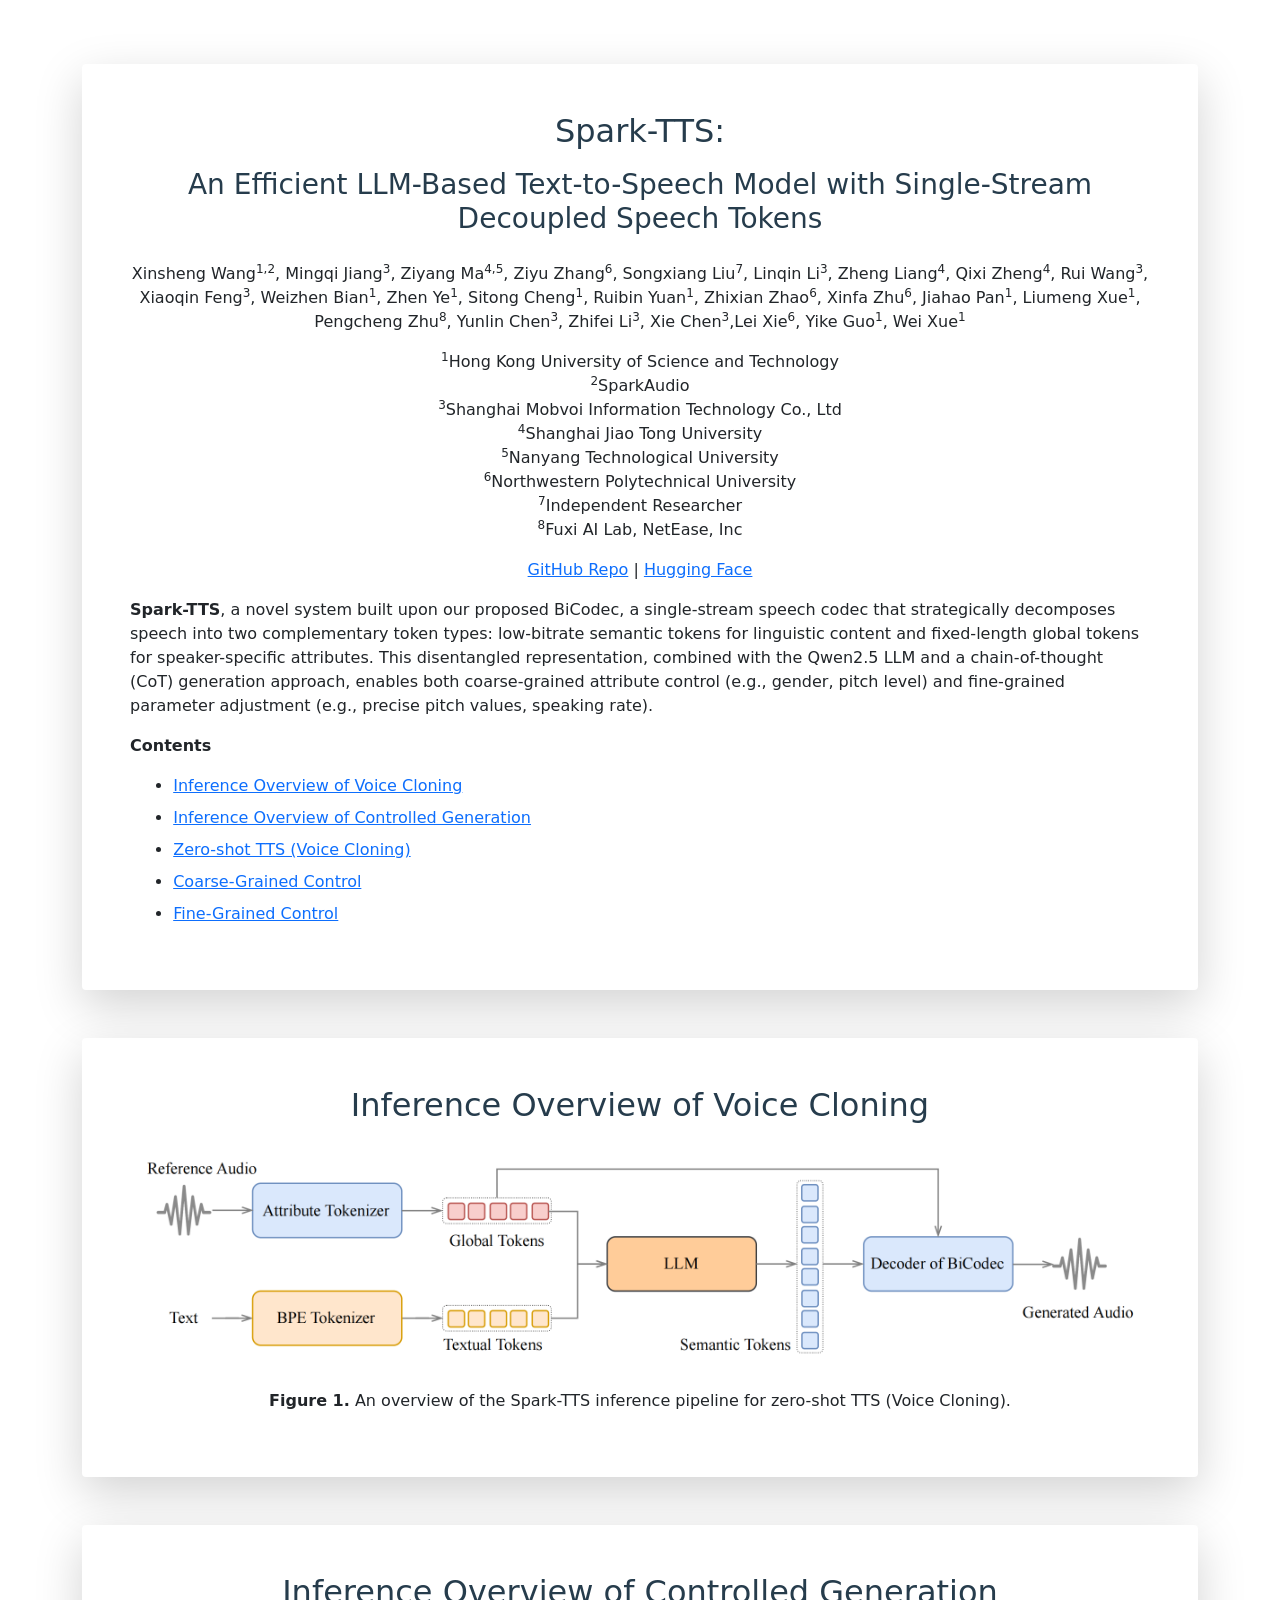
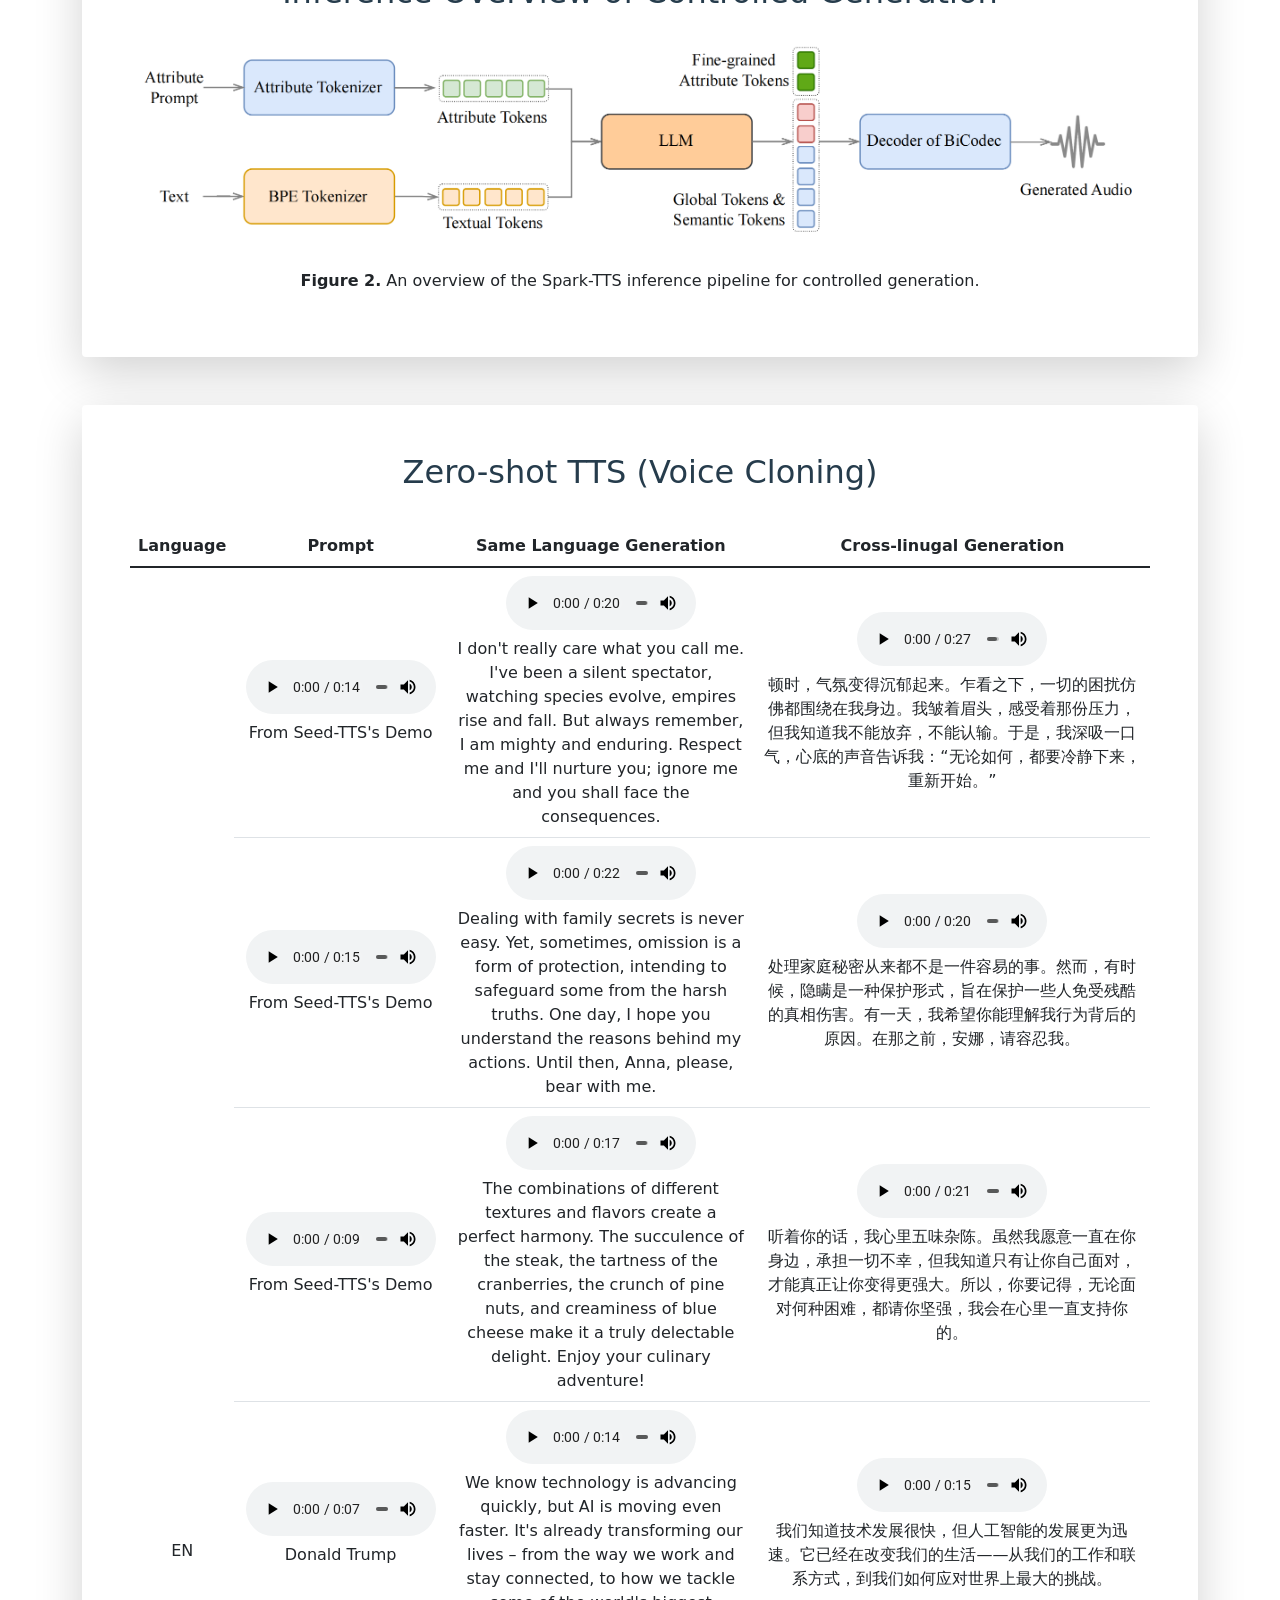
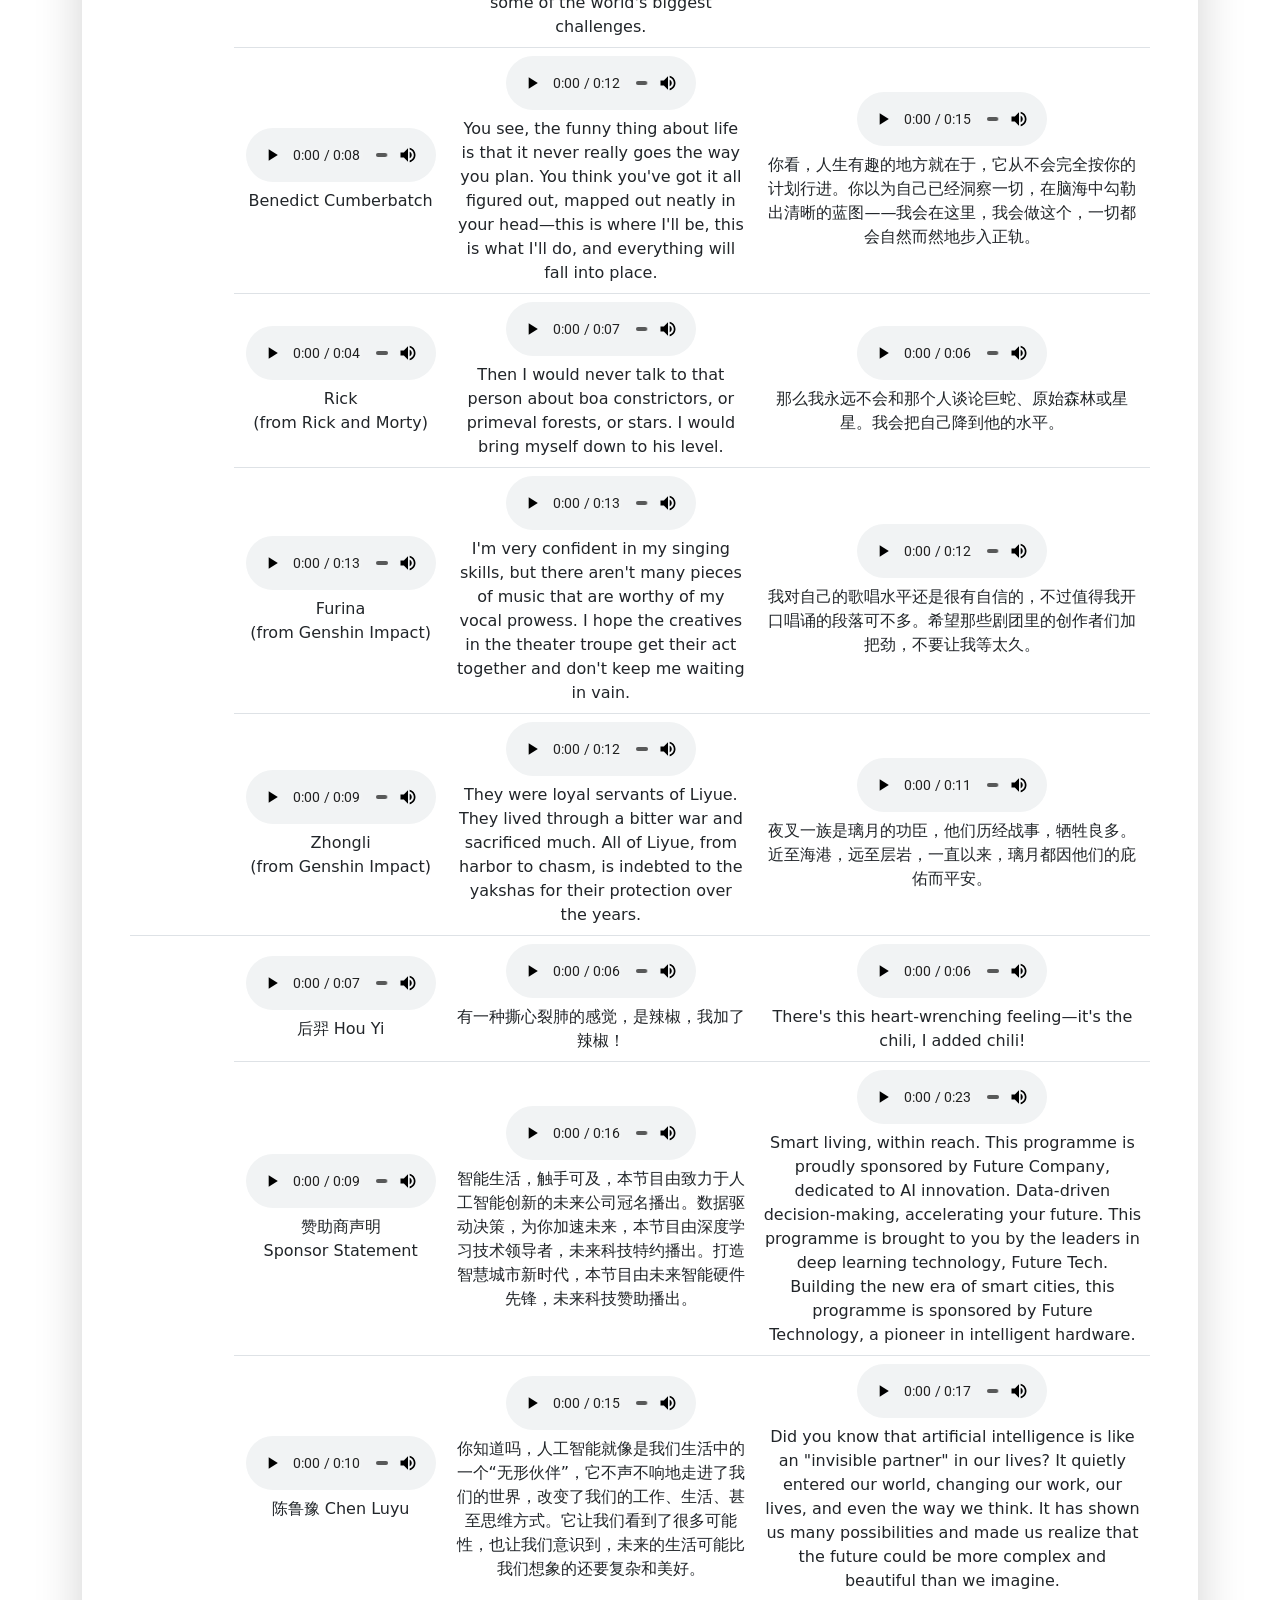
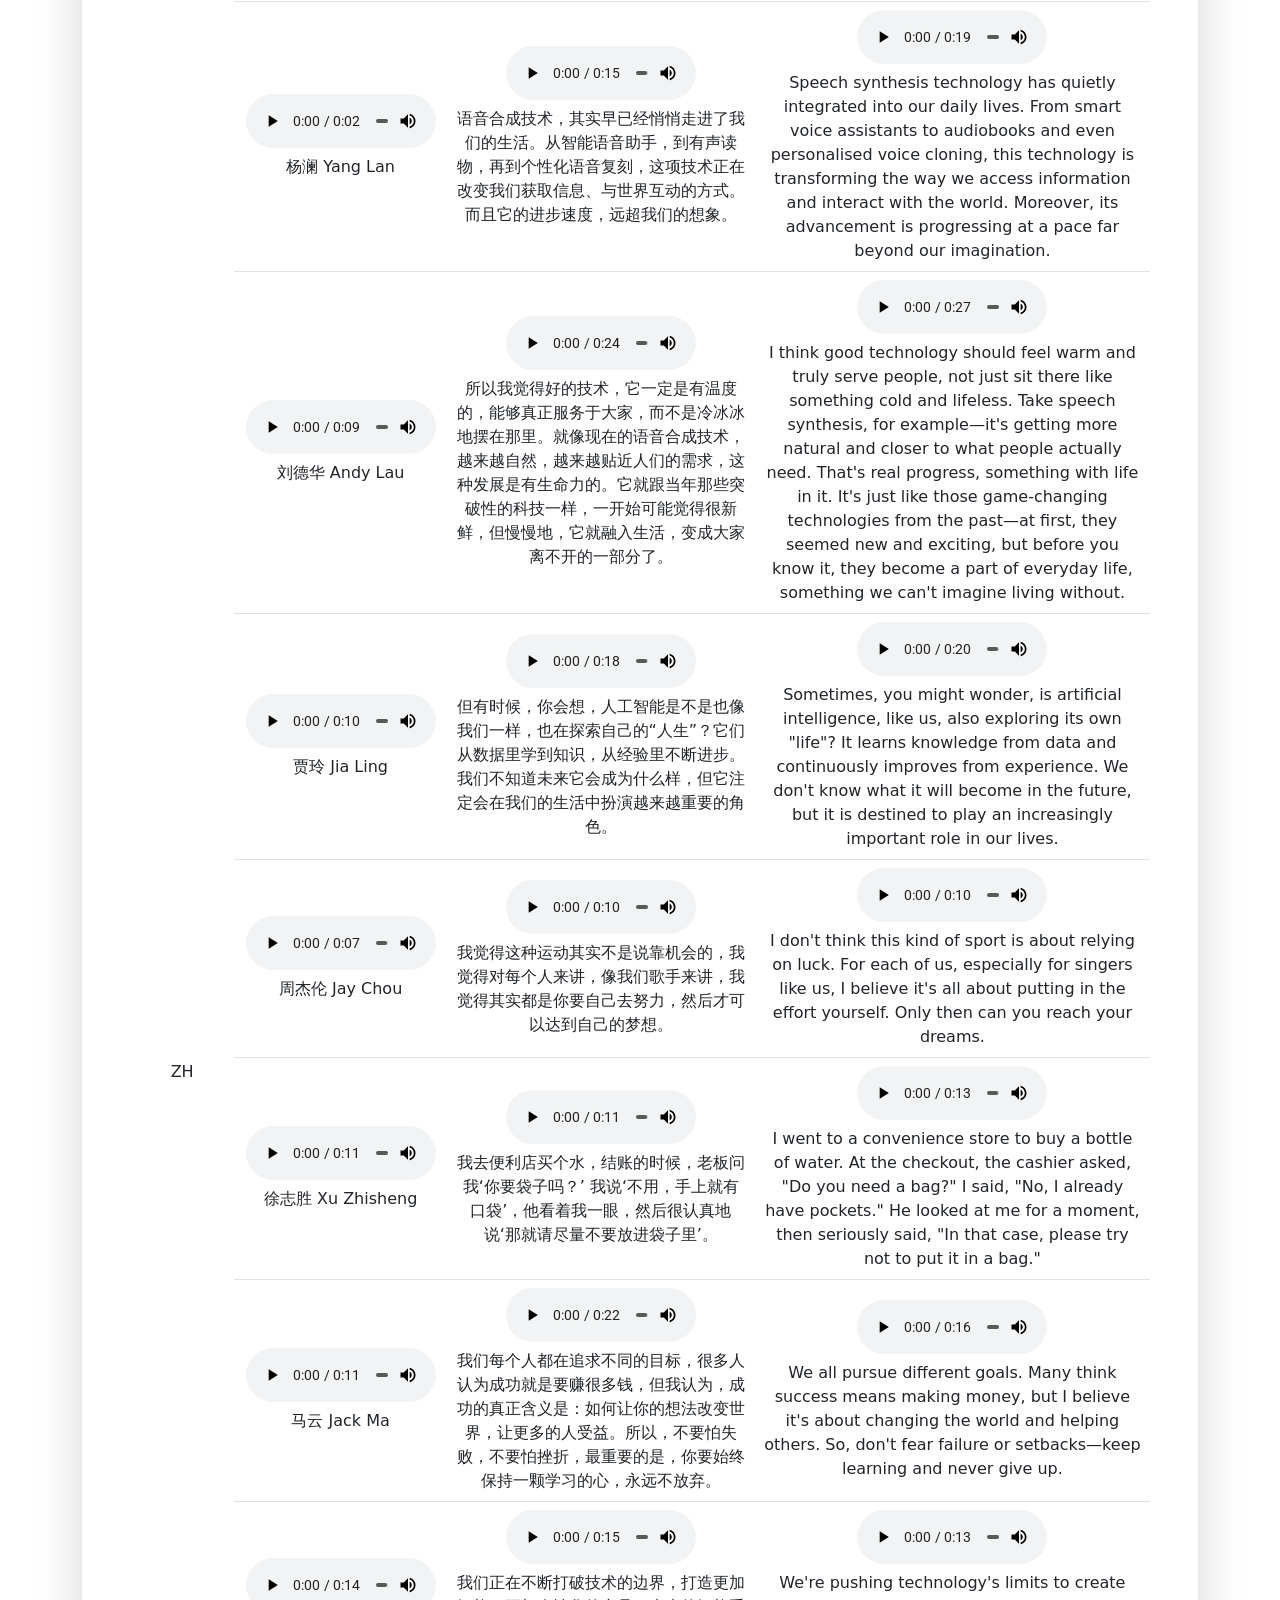
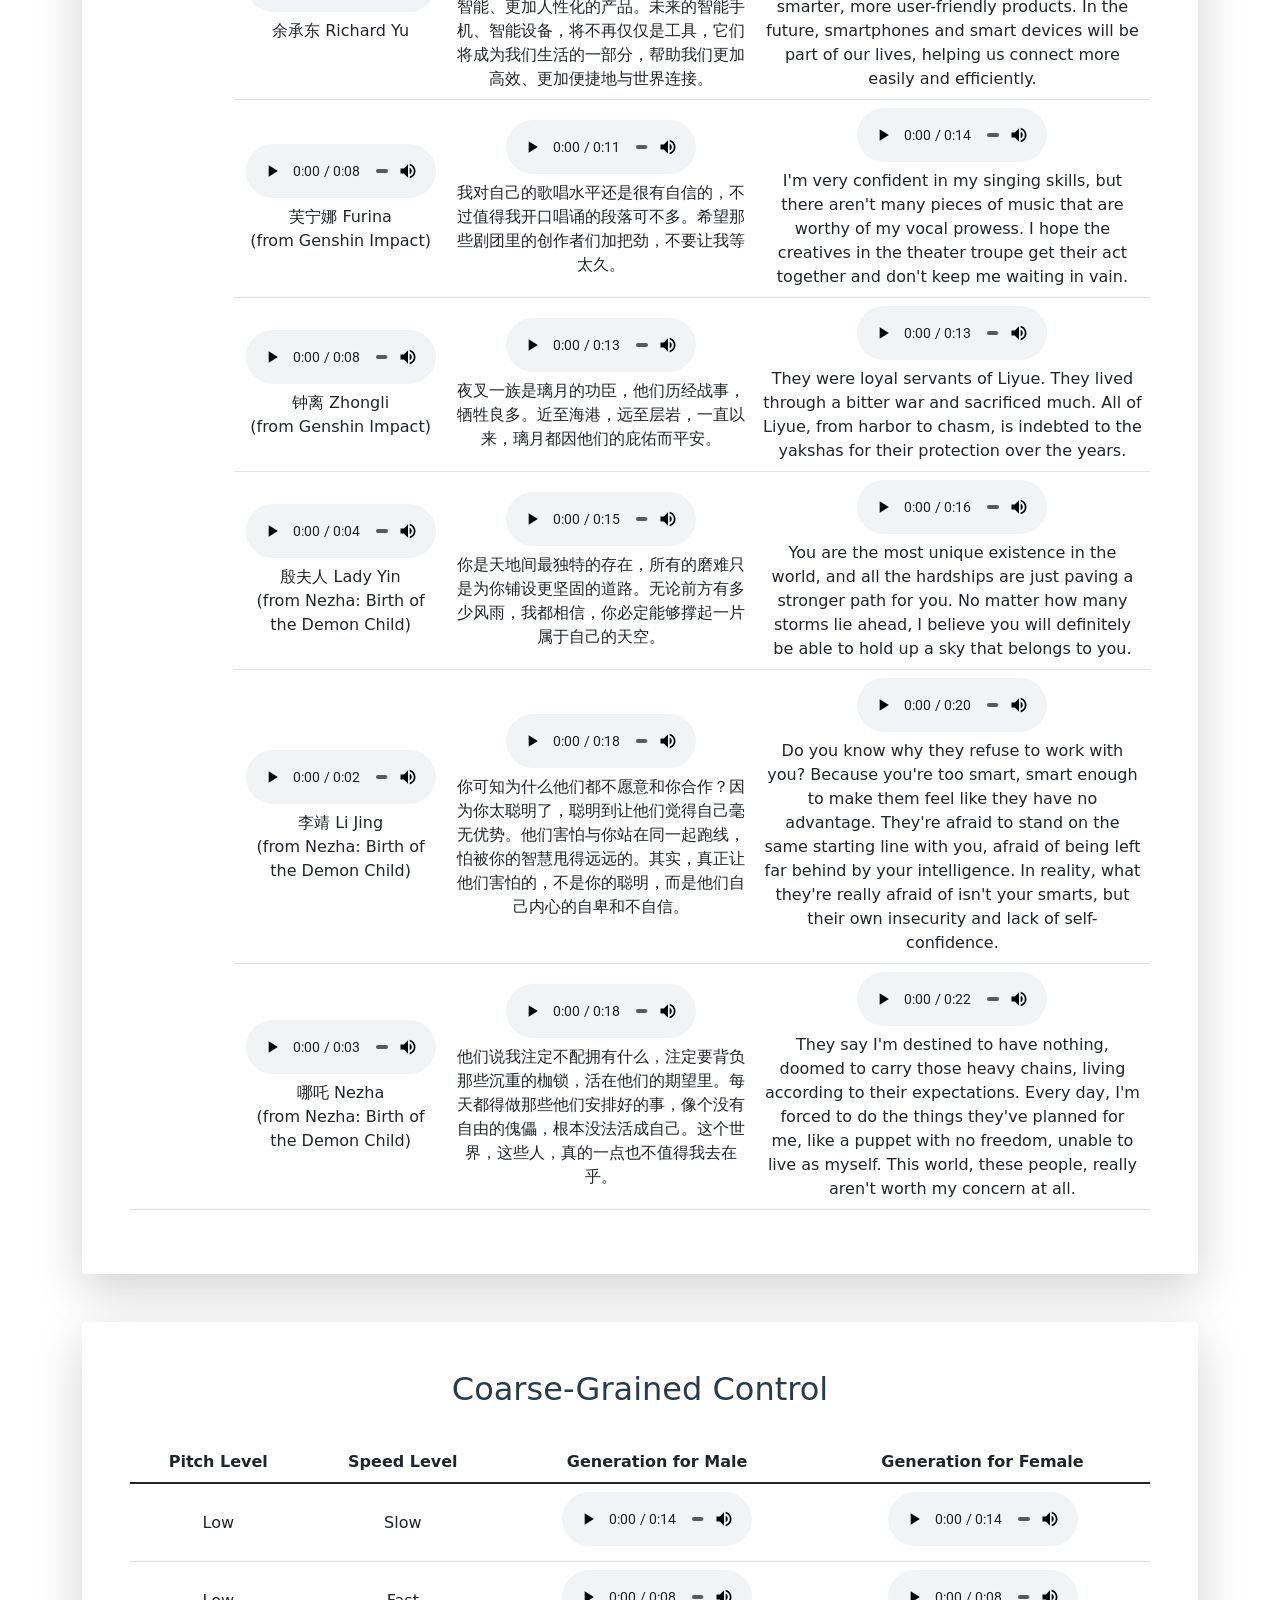
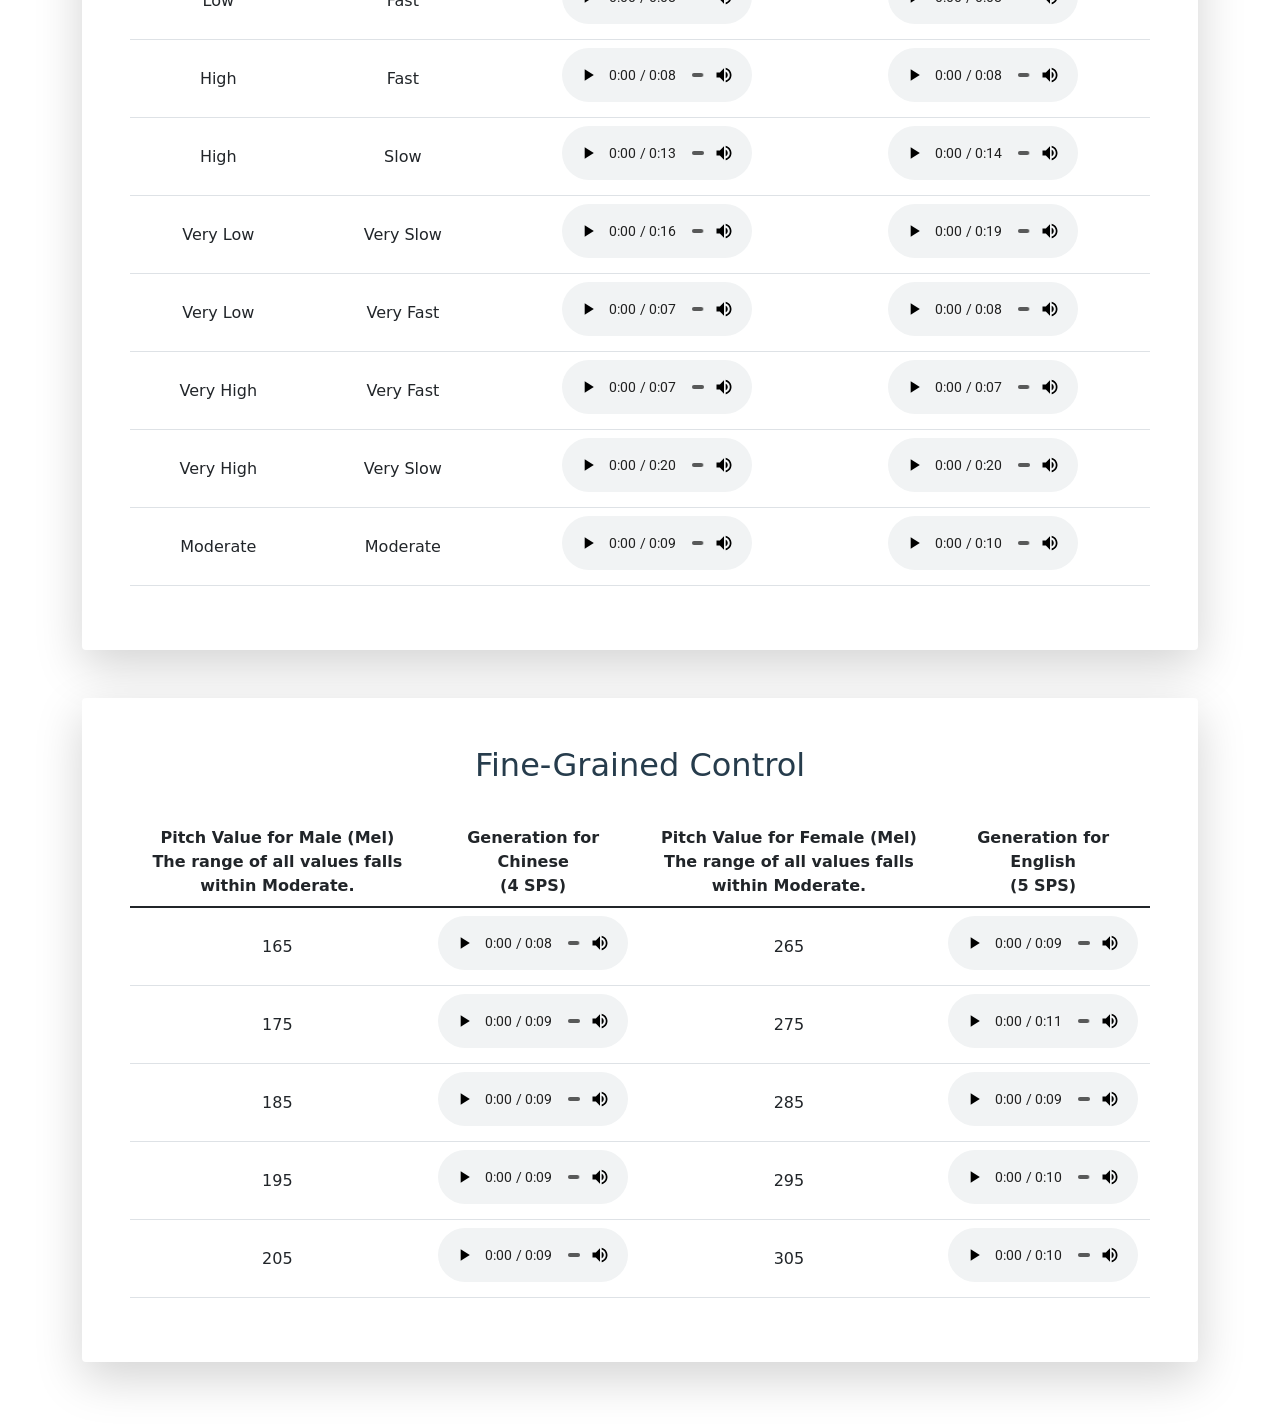
==== commit 213e48be: "update author" ====
--- a/spark-tts/index.html
+++ b/spark-tts/index.html
@@ -28,9 +28,36 @@
 	<div class="text-center">
 	<h2>Spark-TTS: </h2>
       <h3>An Efficient LLM-Based Text-to-Speech Model with Single-Stream Decoupled Speech Tokens</h3>
-      <!-- [<a href="https://arxiv.org/abs/2406.02430">Paper</a>] -->
-		<!-- [<a href="https://arxiv.org/abs/2303.03926">Paper</a>] -->
-		<!-- [<a href="https://arxiv.org/abs/2306.02982">Paper</a>] -->
+      
+	  <p>
+		<p>Xinsheng Wang<sup>1,2</sup>, Mingqi Jiang<sup>3</sup>, Ziyang Ma<sup>4,5</sup>, Ziyu Zhang<sup>6</sup>, 
+		Songxiang Liu<sup>7</sup>, Linqin Li<sup>3</sup>, Zheng Liang<sup>4</sup>, Qixi Zheng<sup>4</sup>,
+		Rui Wang<sup>3</sup>, Xiaoqin Feng<sup>3</sup>, Weizhen Bian<sup>1</sup>,
+        Zhen Ye<sup>1</sup>, Sitong Cheng<sup>1</sup>, Ruibin Yuan<sup>1</sup>, Zhixian Zhao<sup>6</sup>, Xinfa Zhu<sup>6</sup>,
+		Jiahao Pan<sup>1</sup>, Liumeng Xue<sup>1</sup>, Pengcheng Zhu<sup>8</sup>, Yunlin Chen<sup>3</sup>, Zhifei Li<sup>3</sup>, 
+		 Xie Chen<sup>3</sup>,Lei Xie<sup>6</sup>, Yike Guo<sup>1</sup>, Wei Xue<sup>1</sup></p>
+	  </p>
+        
+	   </p>
+        <p>
+		<sup>1</sup>Hong Kong University of Science and Technology<br>
+        <sup>2</sup>SparkAudio<br>
+		<sup>3</sup>Shanghai Mobvoi Information Technology Co., Ltd<br>
+		<sup>4</sup>Shanghai Jiao Tong University<br>
+		<sup>5</sup>Nanyang Technological University<br>
+		<sup>6</sup>Northwestern Polytechnical University<br>
+		<sup>7</sup>Independent Researcher<br>
+		<sup>8</sup>Fuxi AI Lab, NetEase, Inc<br>
+	  </p>
+
+	 
+	  <p>
+		<a href="https://github.com/SparkAudio/Spark-TTS">GitHub Repo</a> |
+		<a href="https://huggingface.co/SparkAudio/Spark-TTS-0.5B">Hugging Face</a>
+	  </p>
+	 
+	  
+
 
         <!-- <p class="fst-italic mb-0">
         	<br>
